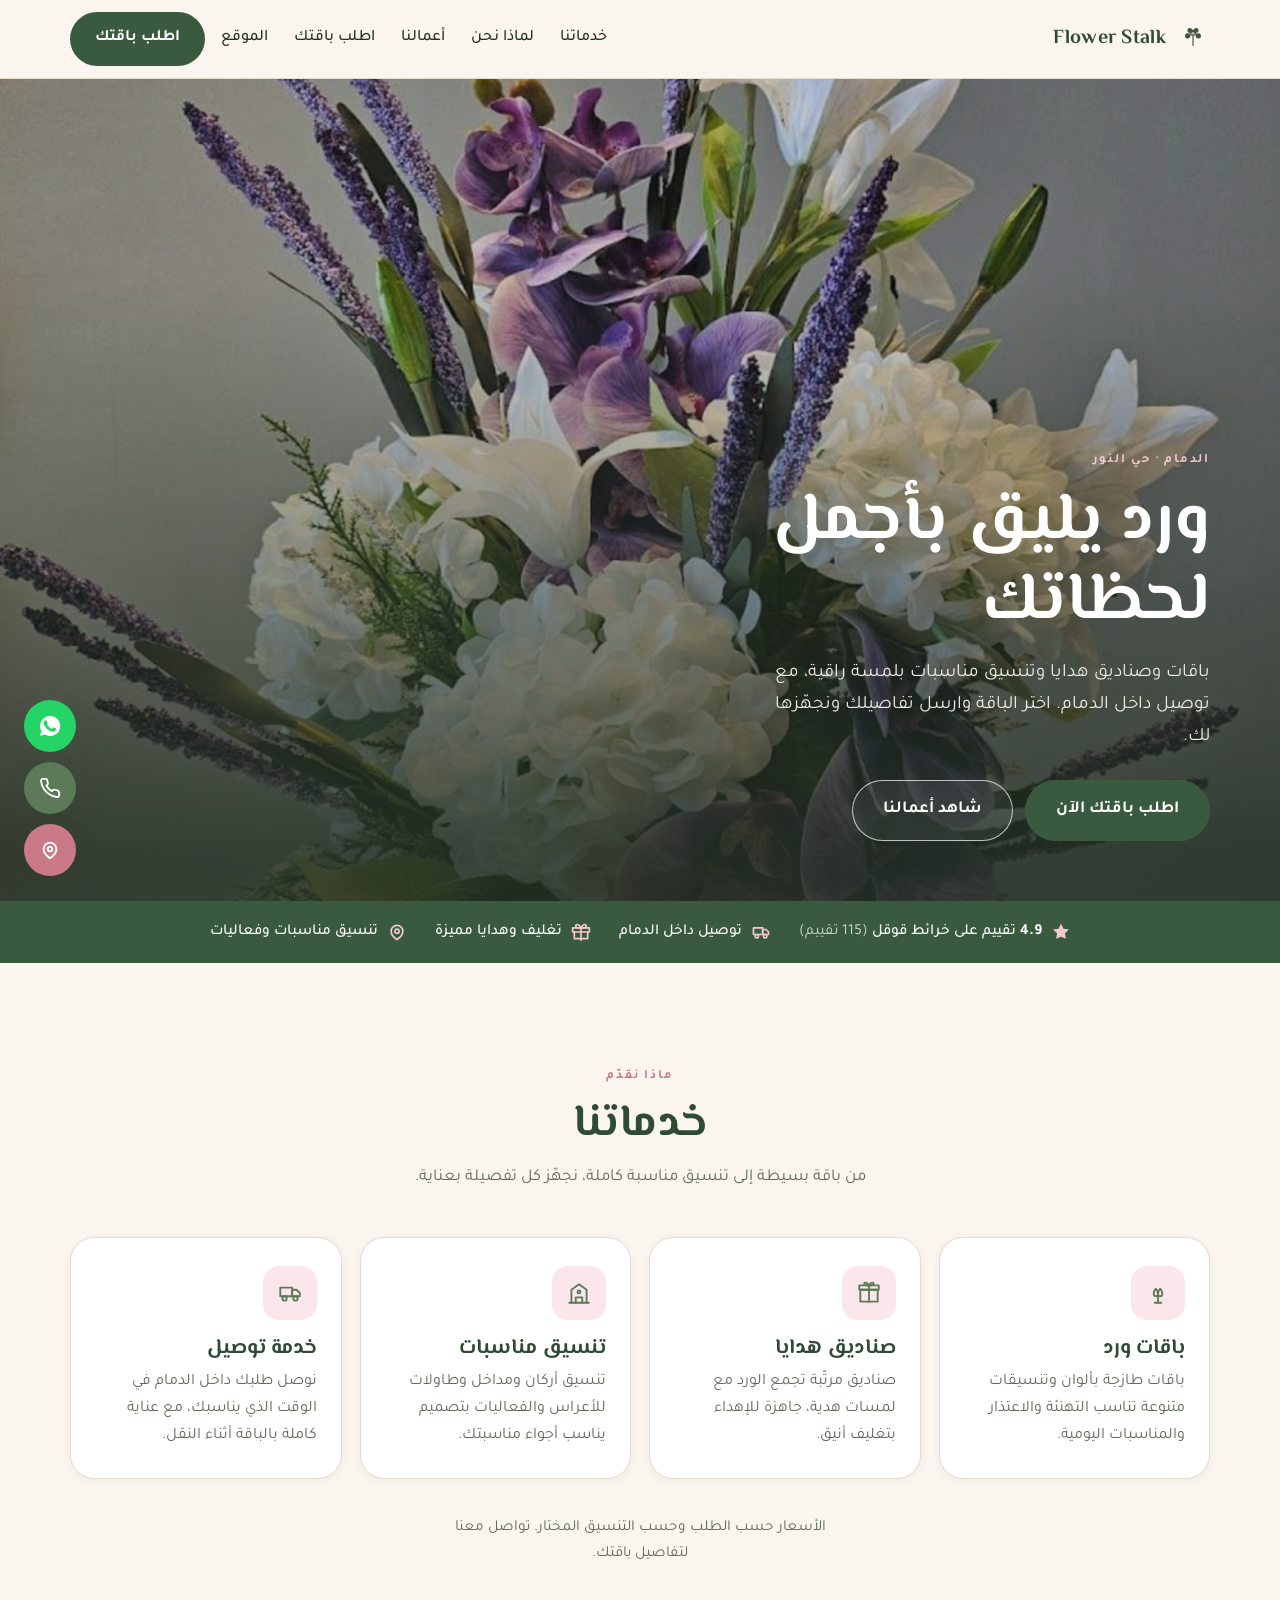
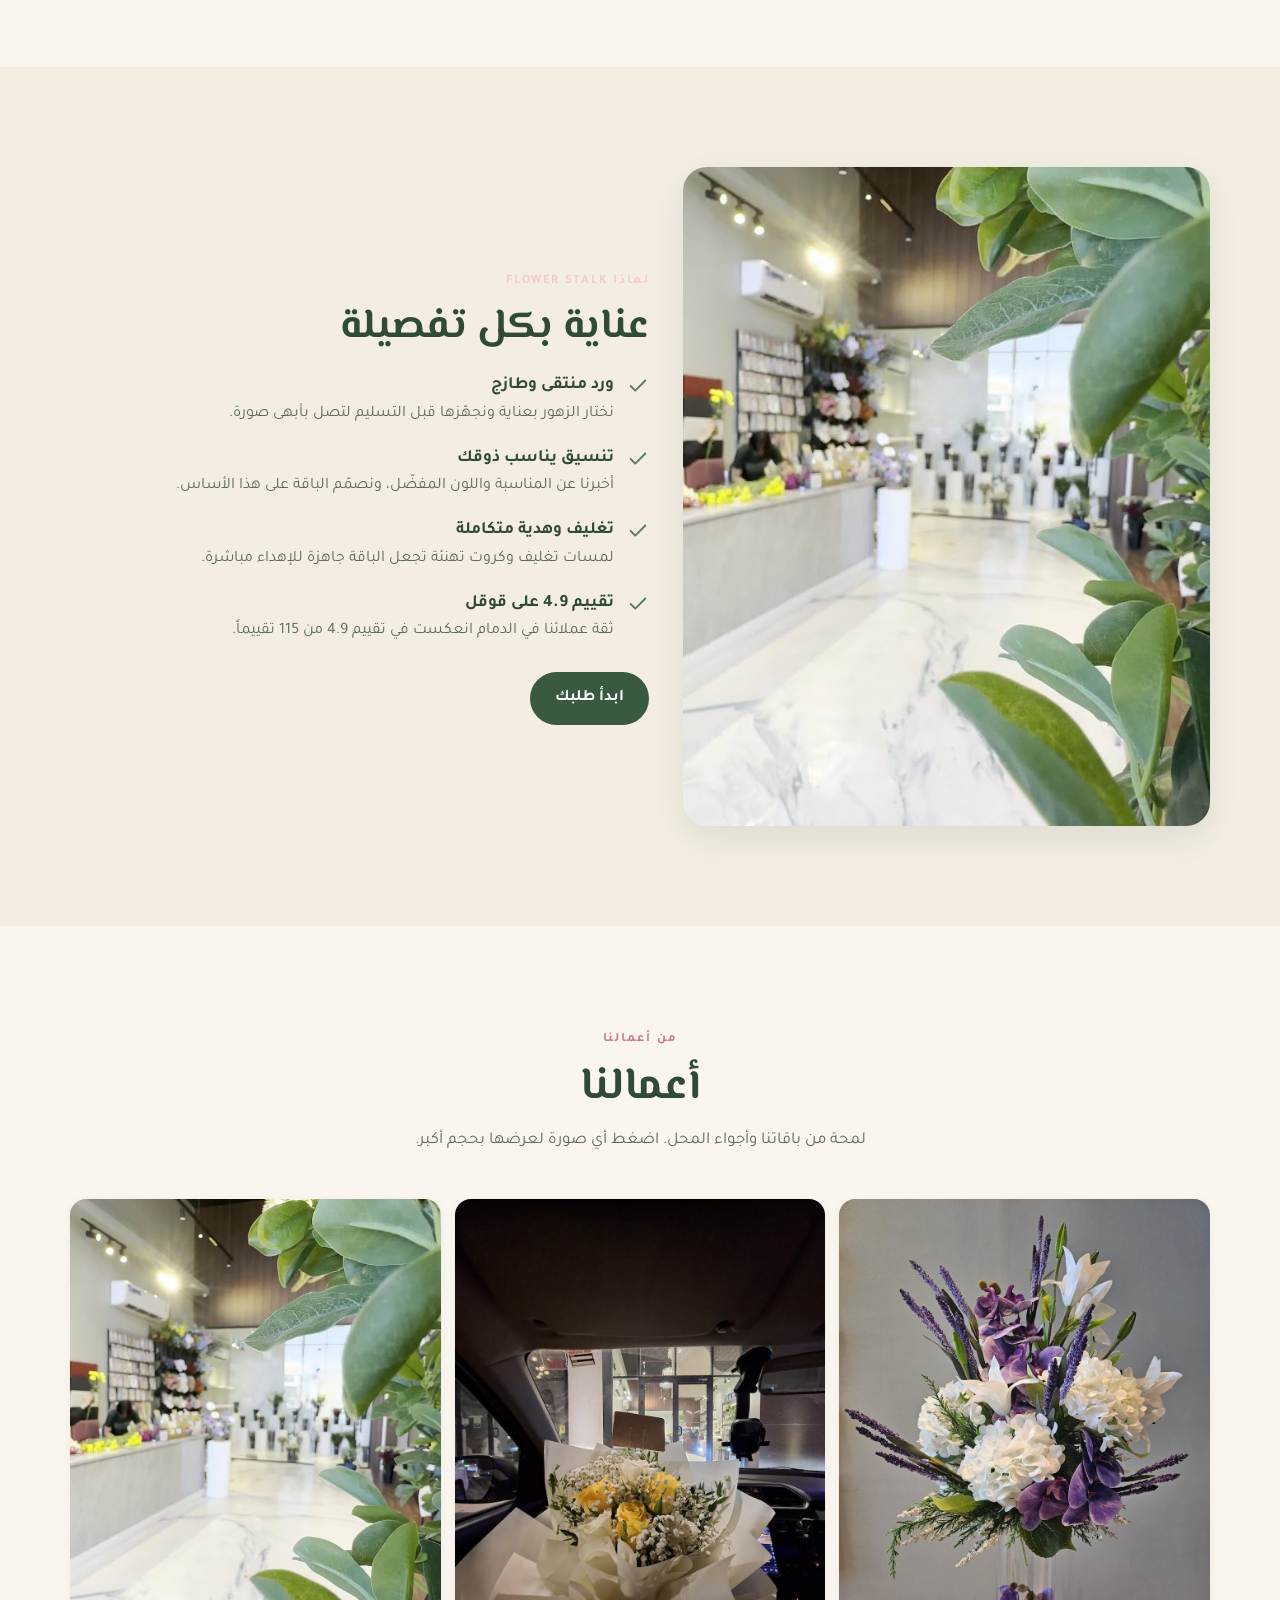
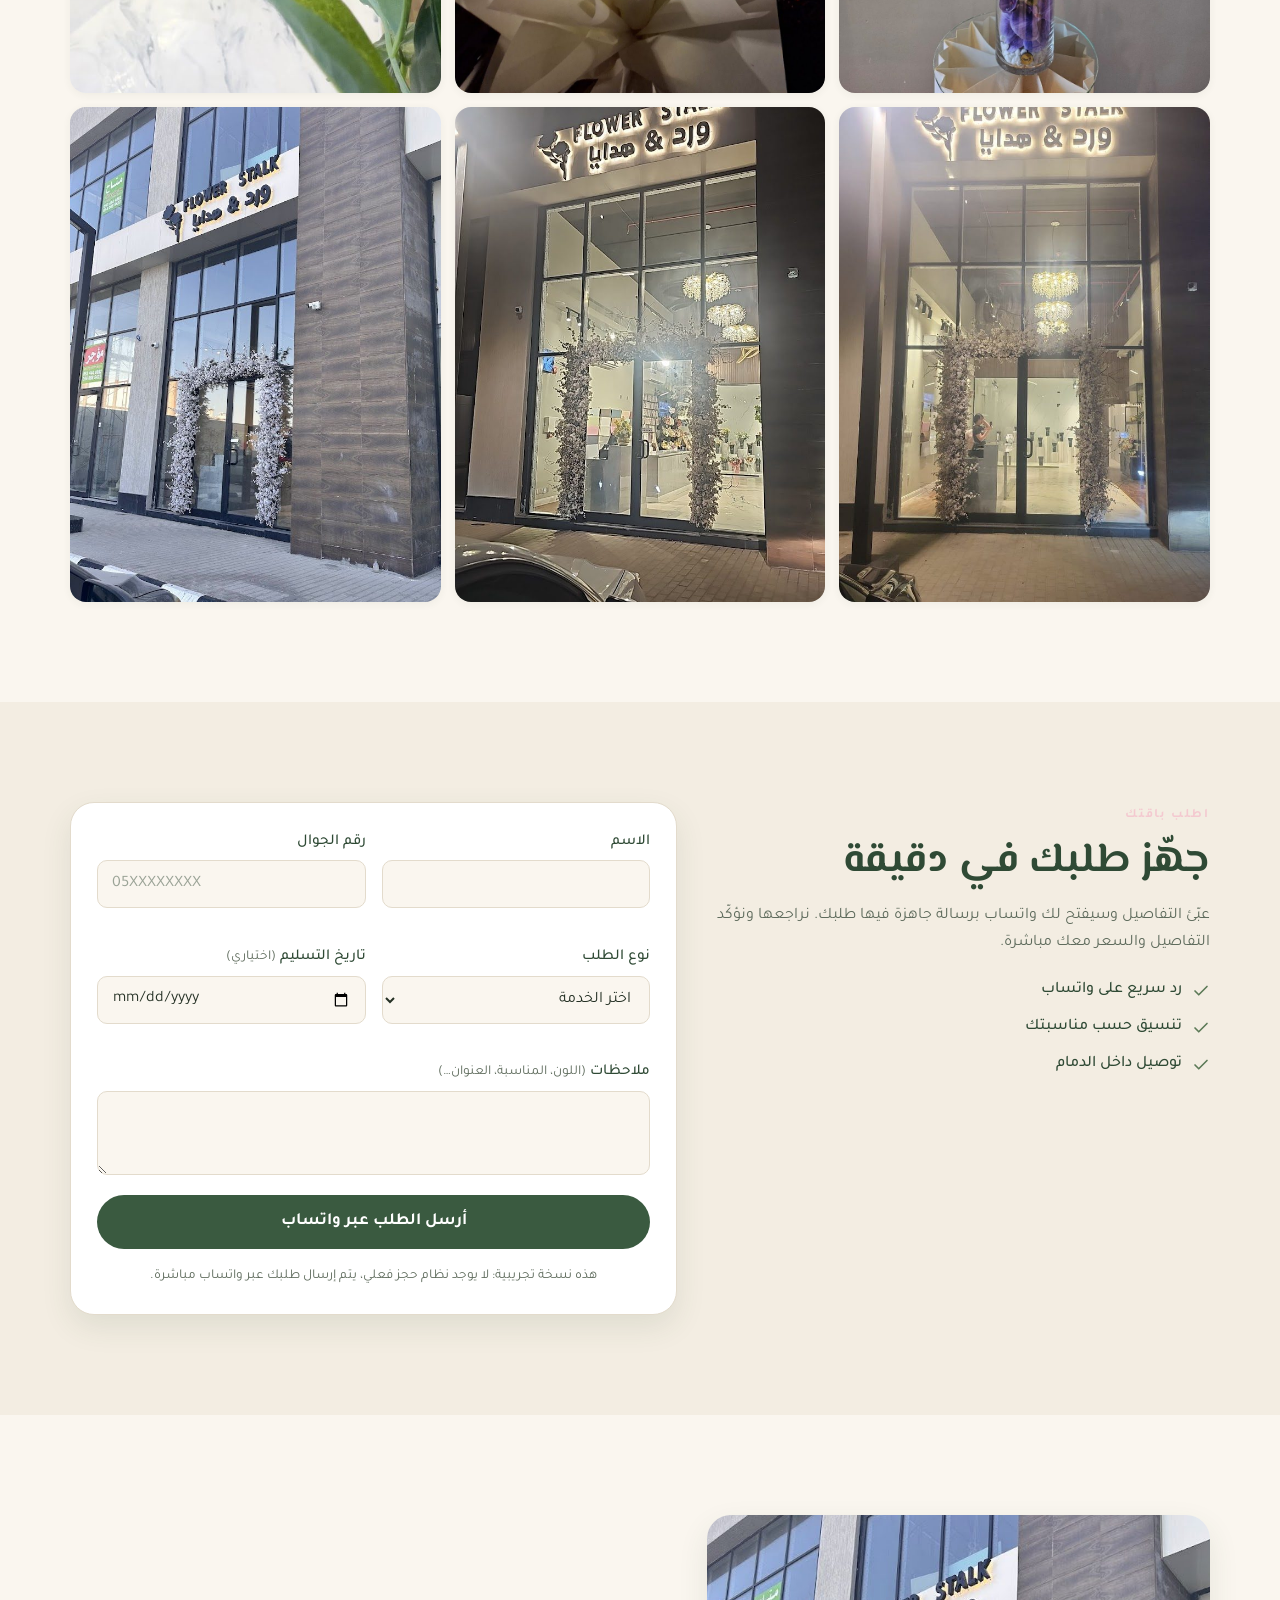
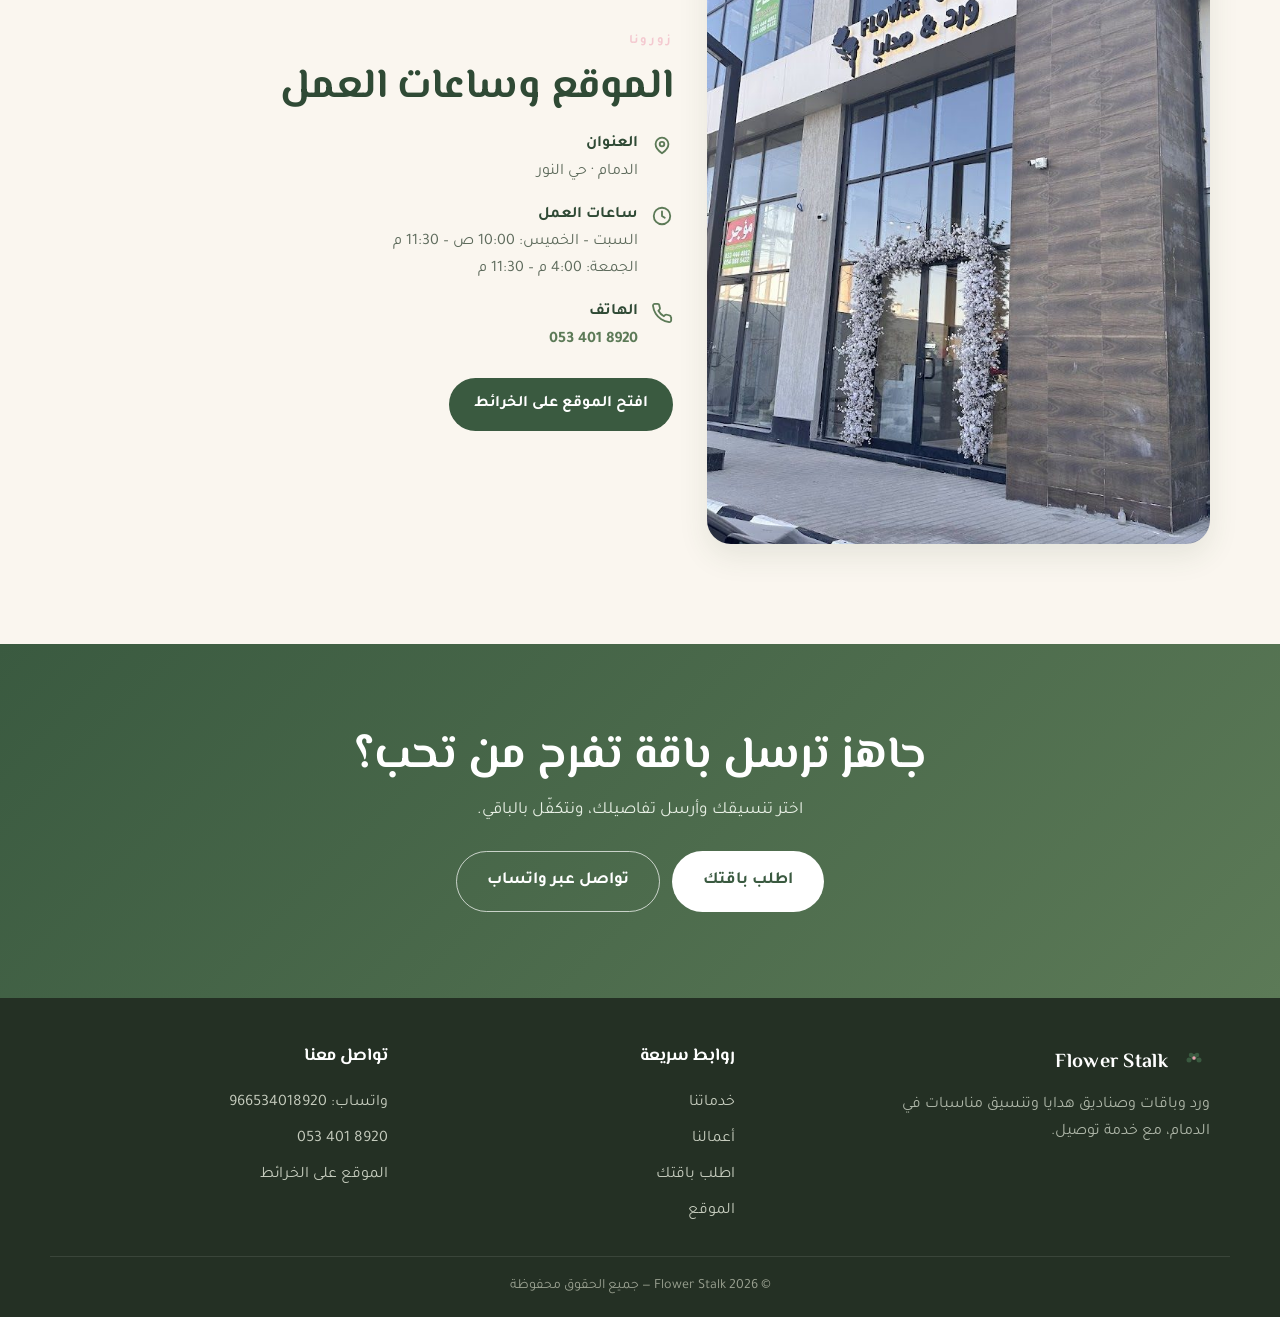
==== index.html @ 5c355e73 "Flower Stalk — Arabic RTL florist with motion (Dammam, real photos, design-skills) Co-Authored-By: C" ====
<!DOCTYPE html>
<html lang="ar" dir="rtl">
<head>
  <meta charset="UTF-8" />
  <meta name="viewport" content="width=device-width, initial-scale=1" />
  <title>Flower Stalk | محل ورد وباقات وهدايا في الدمام</title>
  <meta name="description" content="Flower Stalk في حي النور بالدمام — باقات ورد وصناديق هدايا وتنسيق مناسبات مع خدمة توصيل. تقييم 4.9 على خرائط قوقل. اطلب باقتك عبر واتساب." />
  <meta name="theme-color" content="#3A5A40" />
  <link rel="icon" href="favicon.svg" type="image/svg+xml" />

  <!-- Open Graph -->
  <meta property="og:type" content="business.business" />
  <meta property="og:title" content="Flower Stalk | ورد وباقات وهدايا في الدمام" />
  <meta property="og:description" content="باقات ورد وصناديق هدايا وتنسيق مناسبات مع توصيل في الدمام. تقييم 4.9 على خرائط قوقل." />
  <meta property="og:image" content="https://az212z.github.io/flower-stalk/assets/img/fs-21612.jpg" />
  <meta property="og:locale" content="ar_SA" />
  <meta property="og:url" content="https://az212z.github.io/flower-stalk/" />
  <meta property="og:site_name" content="Flower Stalk" />

  <!-- Twitter -->
  <meta name="twitter:card" content="summary_large_image" />
  <meta name="twitter:title" content="Flower Stalk | ورد وباقات وهدايا في الدمام" />
  <meta name="twitter:description" content="باقات ورد وصناديق هدايا وتنسيق مناسبات مع توصيل في الدمام. تقييم 4.9 على خرائط قوقل." />
  <meta name="twitter:image" content="https://az212z.github.io/flower-stalk/assets/img/fs-21612.jpg" />

  <!-- Fonts -->
  <link rel="preconnect" href="https://fonts.googleapis.com" />
  <link rel="preconnect" href="https://fonts.gstatic.com" crossorigin />
  <link href="https://fonts.googleapis.com/css2?family=El+Messiri:wght@500;600;700&family=Tajawal:wght@400;500;700&display=swap" rel="stylesheet" />

  <link rel="stylesheet" href="assets/css/style.css" />

  <!-- JSON-LD -->
  <script type="application/ld+json">
  {
    "@context": "https://schema.org",
    "@type": "Florist",
    "name": "Flower Stalk",
    "image": "https://az212z.github.io/flower-stalk/assets/img/fs-21612.jpg",
    "description": "محل ورد وباقات وصناديق هدايا وتنسيق مناسبات مع خدمة توصيل في الدمام.",
    "address": {
      "@type": "PostalAddress",
      "addressLocality": "الدمام",
      "addressRegion": "المنطقة الشرقية",
      "addressCountry": "SA"
    },
    "telephone": "+966534018920",
    "url": "https://az212z.github.io/flower-stalk/",
    "hasMap": "https://www.google.com/maps/search/?api=1&query=Flower%20Stalk%20Dammam",
    "priceRange": "$$",
    "aggregateRating": {
      "@type": "AggregateRating",
      "ratingValue": "4.9",
      "reviewCount": "115"
    },
    "openingHoursSpecification": [
      {
        "@type": "OpeningHoursSpecification",
        "dayOfWeek": ["Saturday","Sunday","Monday","Tuesday","Wednesday","Thursday"],
        "opens": "10:00",
        "closes": "23:30"
      },
      {
        "@type": "OpeningHoursSpecification",
        "dayOfWeek": "Friday",
        "opens": "16:00",
        "closes": "23:30"
      }
    ]
  }
  </script>
</head>
<body>
  <!-- Preloader -->
  <div id="preloader" aria-hidden="true">
    <div class="preloader__mark">
      <svg viewBox="0 0 64 64" width="52" height="52" aria-hidden="true">
        <g fill="#F4C9D0"><circle cx="32" cy="20" r="6"/><circle cx="22" cy="26" r="5"/><circle cx="42" cy="26" r="5"/><circle cx="26" cy="16" r="4.5"/><circle cx="38" cy="16" r="4.5"/></g>
        <circle cx="32" cy="22" r="3.4" fill="#E8A0AE"/>
      </svg>
    </div>
  </div>

  <a href="#main" class="skip-link">تجاوز إلى المحتوى</a>

  <!-- Header -->
  <header class="site-header" id="top">
    <div class="container header__inner">
      <a href="#top" class="brand" aria-label="Flower Stalk — الصفحة الرئيسية">
        <svg class="brand__icon" viewBox="0 0 64 64" width="34" height="34" aria-hidden="true">
          <g fill="currentColor"><circle cx="32" cy="20" r="6"/><circle cx="22" cy="26" r="5"/><circle cx="42" cy="26" r="5"/><circle cx="26" cy="16" r="4.5"/><circle cx="38" cy="16" r="4.5"/></g>
          <circle cx="32" cy="22" r="3.4" fill="#E8A0AE"/>
          <path d="M32 44 C32 36 32 30 32 24" fill="none" stroke="currentColor" stroke-width="2.2" stroke-linecap="round"/>
        </svg>
        <span class="brand__name">Flower Stalk</span>
      </a>

      <nav class="nav-desktop" aria-label="التنقل الرئيسي">
        <a href="#services">خدماتنا</a>
        <a href="#why">لماذا نحن</a>
        <a href="#gallery">أعمالنا</a>
        <a href="#order">اطلب باقتك</a>
        <a href="#location">الموقع</a>
      </nav>

      <a href="#order" class="btn btn--primary header__cta">اطلب باقتك</a>

      <button class="burger" id="burger" aria-label="فتح القائمة" aria-expanded="false" aria-controls="mobile-menu">
        <span></span><span></span><span></span>
      </button>
    </div>
  </header>

  <!-- Full-screen mobile menu -->
  <div class="mobile-menu" id="mobile-menu" aria-hidden="true">
    <div class="mobile-menu__head container">
      <span class="brand__name">Flower Stalk</span>
      <button class="menu-close" id="menu-close" aria-label="إغلاق القائمة">
        <svg viewBox="0 0 24 24" width="26" height="26" fill="none" stroke="currentColor" stroke-width="2" stroke-linecap="round"><path d="M6 6l12 12M18 6L6 18"/></svg>
      </button>
    </div>
    <nav class="mobile-menu__nav" aria-label="قائمة الجوال">
      <a href="#services">خدماتنا</a>
      <a href="#why">لماذا نحن</a>
      <a href="#gallery">أعمالنا</a>
      <a href="#order">اطلب باقتك</a>
      <a href="#location">الموقع</a>
    </nav>
    <div class="mobile-menu__foot container">
      <a href="https://wa.me/966534018920" class="btn btn--primary btn--full" target="_blank" rel="noopener">تواصل عبر واتساب</a>
      <a href="tel:0534018920" class="btn btn--ghost btn--full">اتصال مباشر</a>
    </div>
  </div>

  <main id="main">
    <!-- Hero -->
    <section class="hero" aria-labelledby="hero-title">
      <div class="hero__media">
        <img src="assets/img/fs-21612.jpg" alt="باقة فاخرة من الأوركيد البنفسجي والهيدرانجيا البيضاء بتنسيق طويل أنيق" width="900" height="1200" fetchpriority="high" decoding="async" />
        <span class="hero__petals" aria-hidden="true">
          <i></i><i></i><i></i><i></i><i></i><i></i>
        </span>
      </div>
      <div class="hero__overlay"></div>
      <div class="container hero__content">
        <span class="eyebrow">الدمام · حي النور</span>
        <h1 id="hero-title">ورد يليق بأجمل لحظاتك</h1>
        <p class="hero__sub">باقات وصناديق هدايا وتنسيق مناسبات بلمسة راقية، مع توصيل داخل الدمام. اختر الباقة وارسل تفاصيلك ونجهّزها لك.</p>
        <div class="hero__actions">
          <a href="#order" class="btn btn--primary btn--lg">اطلب باقتك الآن</a>
          <a href="#gallery" class="btn btn--ghost btn--lg">شاهد أعمالنا</a>
        </div>
      </div>
    </section>

    <!-- Trust bar -->
    <section class="trust" aria-label="مؤشرات الثقة">
      <div class="container trust__row">
        <div class="trust__chip">
          <svg viewBox="0 0 24 24" width="20" height="20" fill="currentColor" aria-hidden="true"><path d="M12 2l2.9 6.1 6.6.9-4.8 4.6 1.2 6.6L12 17.8 6.1 20.2l1.2-6.6L2.5 9l6.6-.9z"/></svg>
          <span><strong>4.9</strong> تقييم على خرائط قوقل <span class="muted">(115 تقييم)</span></span>
        </div>
        <div class="trust__chip">
          <svg viewBox="0 0 24 24" width="20" height="20" fill="none" stroke="currentColor" stroke-width="2" stroke-linecap="round" stroke-linejoin="round" aria-hidden="true"><path d="M3 7h11v8H3z"/><path d="M14 9h4l3 3v3h-7z"/><circle cx="7" cy="17" r="2"/><circle cx="17" cy="17" r="2"/></svg>
          <span>توصيل داخل الدمام</span>
        </div>
        <div class="trust__chip">
          <svg viewBox="0 0 24 24" width="20" height="20" fill="none" stroke="currentColor" stroke-width="2" stroke-linecap="round" stroke-linejoin="round" aria-hidden="true"><path d="M20 12v8H4v-8"/><path d="M2 7h20v5H2z"/><path d="M12 22V7"/><path d="M12 7S10 3 7.5 3 5 6 7.5 7 12 7 12 7zM12 7s2-4 4.5-4S19 6 16.5 7 12 7 12 7z"/></svg>
          <span>تغليف وهدايا مميزة</span>
        </div>
        <div class="trust__chip">
          <svg viewBox="0 0 24 24" width="20" height="20" fill="none" stroke="currentColor" stroke-width="2" stroke-linecap="round" stroke-linejoin="round" aria-hidden="true"><path d="M12 21s-7-4.5-7-10a7 7 0 0114 0c0 5.5-7 10-7 10z"/><circle cx="12" cy="11" r="2.5"/></svg>
          <span>تنسيق مناسبات وفعاليات</span>
        </div>
      </div>
    </section>

    <!-- Services -->
    <section class="section" id="services" aria-labelledby="services-title">
      <div class="container">
        <header class="section__head">
          <span class="eyebrow">ماذا نقدّم</span>
          <h2 id="services-title">خدماتنا</h2>
          <p class="section__lead">من باقة بسيطة إلى تنسيق مناسبة كاملة، نجهّز كل تفصيلة بعناية.</p>
        </header>
        <div class="services-grid">
          <article class="scard reveal">
            <span class="scard__ic">
              <svg viewBox="0 0 24 24" width="26" height="26" fill="none" stroke="currentColor" stroke-width="1.7" stroke-linecap="round" stroke-linejoin="round" aria-hidden="true"><path d="M12 13c0-3 2-5 2-5s2 2 2 5a2 2 0 11-4 0z"/><path d="M12 13c0-3-2-5-2-5s-2 2-2 5a2 2 0 104 0z"/><path d="M12 13v8"/><path d="M9 21h6"/></svg>
            </span>
            <h3>باقات ورد</h3>
            <p>باقات طازجة بألوان وتنسيقات متنوعة تناسب التهنئة والاعتذار والمناسبات اليومية.</p>
          </article>
          <article class="scard reveal">
            <span class="scard__ic">
              <svg viewBox="0 0 24 24" width="26" height="26" fill="none" stroke="currentColor" stroke-width="1.7" stroke-linecap="round" stroke-linejoin="round" aria-hidden="true"><path d="M4 9h16v11H4z"/><path d="M3 5h18v4H3z"/><path d="M12 5v15"/><path d="M12 5S10.5 2 8.5 2.5 7.5 5.5 12 5zM12 5s1.5-3 3.5-2.5S16.5 5.5 12 5z"/></svg>
            </span>
            <h3>صناديق هدايا</h3>
            <p>صناديق مرتّبة تجمع الورد مع لمسات هدية، جاهزة للإهداء بتغليف أنيق.</p>
          </article>
          <article class="scard reveal">
            <span class="scard__ic">
              <svg viewBox="0 0 24 24" width="26" height="26" fill="none" stroke="currentColor" stroke-width="1.7" stroke-linecap="round" stroke-linejoin="round" aria-hidden="true"><path d="M3 21h18"/><path d="M5 21V9l7-5 7 5v12"/><path d="M9 21v-5h6v5"/><circle cx="12" cy="11" r="1.4"/></svg>
            </span>
            <h3>تنسيق مناسبات</h3>
            <p>تنسيق أركان ومداخل وطاولات للأعراس والفعاليات بتصميم يناسب أجواء مناسبتك.</p>
          </article>
          <article class="scard reveal">
            <span class="scard__ic">
              <svg viewBox="0 0 24 24" width="26" height="26" fill="none" stroke="currentColor" stroke-width="1.7" stroke-linecap="round" stroke-linejoin="round" aria-hidden="true"><path d="M3 7h11v8H3z"/><path d="M14 9h4l3 3v3h-7z"/><circle cx="7" cy="17" r="2"/><circle cx="17" cy="17" r="2"/></svg>
            </span>
            <h3>خدمة توصيل</h3>
            <p>نوصل طلبك داخل الدمام في الوقت الذي يناسبك، مع عناية كاملة بالباقة أثناء النقل.</p>
          </article>
        </div>
        <p class="section__note">الأسعار حسب الطلب وحسب التنسيق المختار. تواصل معنا لتفاصيل باقتك.</p>
      </div>
    </section>

    <!-- Why us -->
    <section class="section section--alt" id="why" aria-labelledby="why-title">
      <div class="container why__grid">
        <div class="why__media reveal">
          <img src="assets/img/fs-25581.jpg" alt="داخل محل Flower Stalk بأرضية رخامية ومنضدة عرض وأرفف ورد" width="675" height="1200" loading="lazy" decoding="async" />
        </div>
        <div class="why__body">
          <span class="eyebrow">لماذا Flower Stalk</span>
          <h2 id="why-title">عناية بكل تفصيلة</h2>
          <ul class="why__list">
            <li class="reveal">
              <svg viewBox="0 0 24 24" width="22" height="22" fill="none" stroke="currentColor" stroke-width="2" stroke-linecap="round" stroke-linejoin="round" aria-hidden="true"><path d="M20 6L9 17l-5-5"/></svg>
              <div><strong>ورد منتقى وطازج</strong><span>نختار الزهور بعناية ونجهّزها قبل التسليم لتصل بأبهى صورة.</span></div>
            </li>
            <li class="reveal">
              <svg viewBox="0 0 24 24" width="22" height="22" fill="none" stroke="currentColor" stroke-width="2" stroke-linecap="round" stroke-linejoin="round" aria-hidden="true"><path d="M20 6L9 17l-5-5"/></svg>
              <div><strong>تنسيق يناسب ذوقك</strong><span>أخبرنا عن المناسبة واللون المفضّل، ونصمّم الباقة على هذا الأساس.</span></div>
            </li>
            <li class="reveal">
              <svg viewBox="0 0 24 24" width="22" height="22" fill="none" stroke="currentColor" stroke-width="2" stroke-linecap="round" stroke-linejoin="round" aria-hidden="true"><path d="M20 6L9 17l-5-5"/></svg>
              <div><strong>تغليف وهدية متكاملة</strong><span>لمسات تغليف وكروت تهنئة تجعل الباقة جاهزة للإهداء مباشرة.</span></div>
            </li>
            <li class="reveal">
              <svg viewBox="0 0 24 24" width="22" height="22" fill="none" stroke="currentColor" stroke-width="2" stroke-linecap="round" stroke-linejoin="round" aria-hidden="true"><path d="M20 6L9 17l-5-5"/></svg>
              <div><strong>تقييم 4.9 على قوقل</strong><span>ثقة عملائنا في الدمام انعكست في تقييم 4.9 من 115 تقييماً.</span></div>
            </li>
          </ul>
          <a href="#order" class="btn btn--primary">ابدأ طلبك</a>
        </div>
      </div>
    </section>

    <!-- Gallery -->
    <section class="section" id="gallery" aria-labelledby="gallery-title">
      <div class="container">
        <header class="section__head">
          <span class="eyebrow">من أعمالنا</span>
          <h2 id="gallery-title">أعمالنا</h2>
          <p class="section__lead">لمحة من باقاتنا وأجواء المحل. اضغط أي صورة لعرضها بحجم أكبر.</p>
        </header>
        <div class="gallery-grid">
          <button class="gcard reveal" data-img="assets/img/fs-21612.jpg" aria-label="عرض صورة باقة الأوركيد البنفسجي بحجم أكبر">
            <img src="assets/img/fs-21612.jpg" alt="باقة طويلة من الأوركيد البنفسجي والهيدرانجيا البيضاء واللافندر" width="900" height="1200" loading="lazy" decoding="async" />
          </button>
          <button class="gcard reveal" data-img="assets/img/fs-10422.jpg" aria-label="عرض صورة باقة الورد الأصفر بحجم أكبر">
            <img src="assets/img/fs-10422.jpg" alt="باقة ورد أصفر مع زهور الجبسوفيليا بتغليف أبيض" width="900" height="1200" loading="lazy" decoding="async" />
          </button>
          <button class="gcard reveal" data-img="assets/img/fs-25581.jpg" aria-label="عرض صورة داخل المحل بحجم أكبر">
            <img src="assets/img/fs-25581.jpg" alt="داخل المحل مع منضدة عرض رخامية وأرفف ورد ونباتات خضراء" width="675" height="1200" loading="lazy" decoding="async" />
          </button>
          <button class="gcard reveal" data-img="assets/img/fs-5542.jpg" aria-label="عرض صورة واجهة المحل ليلاً بحجم أكبر">
            <img src="assets/img/fs-5542.jpg" alt="واجهة محل Flower Stalk ليلاً بمدخل مزيّن بالورد وإضاءة دافئة" width="675" height="1200" loading="lazy" decoding="async" />
          </button>
          <button class="gcard reveal" data-img="assets/img/fs-4334.jpg" aria-label="عرض صورة مدخل المحل المزيّن بحجم أكبر">
            <img src="assets/img/fs-4334.jpg" alt="مدخل المحل المزيّن بقوس من الورد وثريات أنيقة" width="675" height="1200" loading="lazy" decoding="async" />
          </button>
          <button class="gcard reveal" data-img="assets/img/fs-2685.jpg" aria-label="عرض صورة واجهة المحل نهاراً بحجم أكبر">
            <img src="assets/img/fs-2685.jpg" alt="واجهة محل Flower Stalk نهاراً مع لافتة ورد وهدايا ومدخل مزيّن بالورد" width="675" height="1200" loading="lazy" decoding="async" />
          </button>
        </div>
      </div>
    </section>

    <!-- Order form -->
    <section class="section section--alt" id="order" aria-labelledby="order-title">
      <div class="container order__grid">
        <div class="order__intro">
          <span class="eyebrow">اطلب باقتك</span>
          <h2 id="order-title">جهّز طلبك في دقيقة</h2>
          <p>عبّئ التفاصيل وسيفتح لك واتساب برسالة جاهزة فيها طلبك. نراجعها ونؤكّد التفاصيل والسعر معك مباشرة.</p>
          <ul class="order__perks">
            <li><svg viewBox="0 0 24 24" width="18" height="18" fill="none" stroke="currentColor" stroke-width="2.2" stroke-linecap="round" stroke-linejoin="round" aria-hidden="true"><path d="M20 6L9 17l-5-5"/></svg> رد سريع على واتساب</li>
            <li><svg viewBox="0 0 24 24" width="18" height="18" fill="none" stroke="currentColor" stroke-width="2.2" stroke-linecap="round" stroke-linejoin="round" aria-hidden="true"><path d="M20 6L9 17l-5-5"/></svg> تنسيق حسب مناسبتك</li>
            <li><svg viewBox="0 0 24 24" width="18" height="18" fill="none" stroke="currentColor" stroke-width="2.2" stroke-linecap="round" stroke-linejoin="round" aria-hidden="true"><path d="M20 6L9 17l-5-5"/></svg> توصيل داخل الدمام</li>
          </ul>
        </div>

        <form class="order-form" id="order-form" novalidate>
          <div class="field">
            <label for="f-name">الاسم</label>
            <input type="text" id="f-name" name="name" autocomplete="name" required />
            <small class="field__err" data-for="f-name"></small>
          </div>
          <div class="field">
            <label for="f-phone">رقم الجوال</label>
            <input type="tel" id="f-phone" name="phone" inputmode="tel" autocomplete="tel" placeholder="05XXXXXXXX" required />
            <small class="field__err" data-for="f-phone"></small>
          </div>
          <div class="field">
            <label for="f-type">نوع الطلب</label>
            <select id="f-type" name="type" required>
              <option value="" disabled selected>اختر الخدمة</option>
              <option value="باقة ورد">باقة ورد</option>
              <option value="صندوق هدايا">صندوق هدايا</option>
              <option value="تنسيق مناسبة">تنسيق مناسبة</option>
              <option value="استفسار آخر">استفسار آخر</option>
            </select>
            <small class="field__err" data-for="f-type"></small>
          </div>
          <div class="field">
            <label for="f-date">تاريخ التسليم <span class="opt">(اختياري)</span></label>
            <input type="date" id="f-date" name="date" />
          </div>
          <div class="field field--full">
            <label for="f-notes">ملاحظات <span class="opt">(اللون، المناسبة، العنوان…)</span></label>
            <textarea id="f-notes" name="notes" rows="3"></textarea>
          </div>
          <button type="submit" class="btn btn--primary btn--full btn--lg order-form__submit">
            <span class="order-form__label">أرسل الطلب عبر واتساب</span>
          </button>
          <p class="order-form__demo">هذه نسخة تجريبية: لا يوجد نظام حجز فعلي، يتم إرسال طلبك عبر واتساب مباشرة.</p>
        </form>
      </div>
    </section>

    <!-- Location -->
    <section class="section" id="location" aria-labelledby="location-title">
      <div class="container location__grid">
        <div class="location__media reveal">
          <img src="assets/img/fs-2685.jpg" alt="واجهة محل Flower Stalk نهاراً في حي النور بالدمام" width="675" height="1200" loading="lazy" decoding="async" />
        </div>
        <div class="location__body">
          <span class="eyebrow">زورونا</span>
          <h2 id="location-title">الموقع وساعات العمل</h2>
          <ul class="location__list">
            <li>
              <svg viewBox="0 0 24 24" width="22" height="22" fill="none" stroke="currentColor" stroke-width="2" stroke-linecap="round" stroke-linejoin="round" aria-hidden="true"><path d="M12 21s-7-4.5-7-10a7 7 0 0114 0c0 5.5-7 10-7 10z"/><circle cx="12" cy="11" r="2.5"/></svg>
              <div><strong>العنوان</strong><span>الدمام · حي النور</span></div>
            </li>
            <li>
              <svg viewBox="0 0 24 24" width="22" height="22" fill="none" stroke="currentColor" stroke-width="2" stroke-linecap="round" stroke-linejoin="round" aria-hidden="true"><circle cx="12" cy="12" r="9"/><path d="M12 7v5l3 2"/></svg>
              <div><strong>ساعات العمل</strong><span>السبت – الخميس: 10:00 ص – 11:30 م<br>الجمعة: 4:00 م – 11:30 م</span></div>
            </li>
            <li>
              <svg viewBox="0 0 24 24" width="22" height="22" fill="none" stroke="currentColor" stroke-width="2" stroke-linecap="round" stroke-linejoin="round" aria-hidden="true"><path d="M22 16.9v3a2 2 0 01-2.2 2 19.8 19.8 0 01-8.6-3 19.5 19.5 0 01-6-6 19.8 19.8 0 01-3-8.6A2 2 0 014.1 2h3a2 2 0 012 1.7c.1.9.3 1.8.6 2.6a2 2 0 01-.5 2.1L8.1 9.5a16 16 0 006 6l1.1-1.1a2 2 0 012.1-.5c.8.3 1.7.5 2.6.6a2 2 0 011.7 2z"/></svg>
              <div><strong>الهاتف</strong><span><a href="tel:0534018920" dir="ltr">053 401 8920</a></span></div>
            </li>
          </ul>
          <a href="https://www.google.com/maps/search/?api=1&query=Flower%20Stalk%20Dammam" class="btn btn--primary" target="_blank" rel="noopener">افتح الموقع على الخرائط</a>
        </div>
      </div>
    </section>

    <!-- Final CTA -->
    <section class="final-cta" aria-labelledby="final-title">
      <div class="container final-cta__inner">
        <h2 id="final-title">جاهز ترسل باقة تفرح من تحب؟</h2>
        <p>اختر تنسيقك وأرسل تفاصيلك، ونتكفّل بالباقي.</p>
        <div class="final-cta__actions">
          <a href="#order" class="btn btn--primary btn--lg">اطلب باقتك</a>
          <a href="https://wa.me/966534018920" class="btn btn--ghost btn--lg" target="_blank" rel="noopener">تواصل عبر واتساب</a>
        </div>
      </div>
    </section>
  </main>

  <!-- Footer -->
  <footer class="site-footer">
    <div class="container footer__grid">
      <div class="footer__brand">
        <div class="brand brand--footer">
          <svg class="brand__icon" viewBox="0 0 64 64" width="32" height="32" aria-hidden="true">
            <g fill="currentColor"><circle cx="32" cy="20" r="6"/><circle cx="22" cy="26" r="5"/><circle cx="42" cy="26" r="5"/><circle cx="26" cy="16" r="4.5"/><circle cx="38" cy="16" r="4.5"/></g>
            <circle cx="32" cy="22" r="3.4" fill="#E8A0AE"/>
          </svg>
          <span class="brand__name">Flower Stalk</span>
        </div>
        <p>ورد وباقات وصناديق هدايا وتنسيق مناسبات في الدمام، مع خدمة توصيل.</p>
      </div>
      <nav class="footer__links" aria-label="روابط سريعة">
        <h3>روابط سريعة</h3>
        <a href="#services">خدماتنا</a>
        <a href="#gallery">أعمالنا</a>
        <a href="#order">اطلب باقتك</a>
        <a href="#location">الموقع</a>
      </nav>
      <div class="footer__contact">
        <h3>تواصل معنا</h3>
        <a href="https://wa.me/966534018920" target="_blank" rel="noopener">واتساب: 966534018920</a>
        <a href="tel:0534018920" dir="ltr">053 401 8920</a>
        <a href="https://www.google.com/maps/search/?api=1&query=Flower%20Stalk%20Dammam" target="_blank" rel="noopener">الموقع على الخرائط</a>
      </div>
    </div>
    <div class="container footer__bottom">
      <span>© 2026 Flower Stalk — جميع الحقوق محفوظة</span>
    </div>
  </footer>

  <!-- Floating actions -->
  <div class="fabs" aria-label="إجراءات سريعة">
    <a href="https://wa.me/966534018920" class="fab fab--wa" target="_blank" rel="noopener" aria-label="تواصل عبر واتساب">
      <svg viewBox="0 0 24 24" width="24" height="24" fill="currentColor" aria-hidden="true"><path d="M12 2a10 10 0 00-8.6 15l-1.3 4.8 4.9-1.3A10 10 0 1012 2zm5.7 14.2c-.2.7-1.4 1.3-2 1.4-.5.1-1.2.1-1.9-.1-.4-.1-1-.3-1.8-.6-3-1.3-5-4.4-5.2-4.6-.1-.2-1.2-1.6-1.2-3.1s.8-2.2 1.1-2.5c.3-.3.6-.4.8-.4h.6c.2 0 .4 0 .6.5l.9 2.1c.1.2.1.4 0 .6l-.4.6c-.2.2-.3.4-.1.7.2.3.9 1.4 1.9 2.3 1.3 1.1 2.3 1.5 2.6 1.6.3.1.5.1.7-.1l.8-1c.2-.3.4-.2.7-.1l2 1c.3.1.5.2.5.4.1.2.1.8-.1 1.5z"/></svg>
    </a>
    <a href="tel:0534018920" class="fab fab--call" aria-label="اتصال مباشر">
      <svg viewBox="0 0 24 24" width="22" height="22" fill="none" stroke="currentColor" stroke-width="2" stroke-linecap="round" stroke-linejoin="round" aria-hidden="true"><path d="M22 16.9v3a2 2 0 01-2.2 2 19.8 19.8 0 01-8.6-3 19.5 19.5 0 01-6-6 19.8 19.8 0 01-3-8.6A2 2 0 014.1 2h3a2 2 0 012 1.7c.1.9.3 1.8.6 2.6a2 2 0 01-.5 2.1L8.1 9.5a16 16 0 006 6l1.1-1.1a2 2 0 012.1-.5c.8.3 1.7.5 2.6.6a2 2 0 011.7 2z"/></svg>
    </a>
    <a href="https://www.google.com/maps/search/?api=1&query=Flower%20Stalk%20Dammam" class="fab fab--map" target="_blank" rel="noopener" aria-label="الموقع على الخرائط">
      <svg viewBox="0 0 24 24" width="22" height="22" fill="none" stroke="currentColor" stroke-width="2" stroke-linecap="round" stroke-linejoin="round" aria-hidden="true"><path d="M12 21s-7-4.5-7-10a7 7 0 0114 0c0 5.5-7 10-7 10z"/><circle cx="12" cy="11" r="2.5"/></svg>
    </a>
  </div>

  <!-- Lightbox -->
  <div class="lightbox" id="lightbox" aria-hidden="true" role="dialog" aria-modal="true" aria-label="عرض الصورة">
    <button class="lightbox__close" id="lightbox-close" aria-label="إغلاق الصورة">
      <svg viewBox="0 0 24 24" width="26" height="26" fill="none" stroke="currentColor" stroke-width="2" stroke-linecap="round"><path d="M6 6l12 12M18 6L6 18"/></svg>
    </button>
    <img id="lightbox-img" src="" alt="" />
  </div>

  <!-- Toast -->
  <div class="toast" id="toast" role="status" aria-live="polite"></div>

  <script src="assets/js/main.js"></script>
</body>
</html>
---- assets/css/style.css ----
/* ===== Flower Stalk — modern botanical (sage/blush/cream) ===== */
:root{
  /* Palette */
  --cream:        #FAF6EF;
  --cream-2:      #F3EDE2;
  --blush:        #F4C9D0;
  --blush-soft:   #FBE7EB;
  --rose:         #C97A86;
  --sage:         #8FA98A;
  --sage-deep:    #5C7A57;
  --green:        #2F4A35;   /* deep green text */
  --green-700:    #3A5A40;   /* brand green */
  --ink:          #243024;
  --muted:        #5E6B5C;
  --white:        #ffffff;
  --line:         #E3DBCC;

  --bg:           var(--cream);
  --brand:        var(--green-700);
  --accent:       var(--rose);

  /* Type */
  --display: "El Messiri", "Tajawal", system-ui, sans-serif;
  --body:    "Tajawal", system-ui, -apple-system, sans-serif;

  /* Spacing & shape */
  --r-sm: 10px;
  --r-md: 16px;
  --r-lg: 24px;
  --r-pill: 999px;
  --shadow-sm: 0 2px 8px rgba(47,74,53,.06);
  --shadow-md: 0 12px 30px rgba(47,74,53,.10);
  --shadow-lg: 0 24px 60px rgba(47,74,53,.16);

  /* Motion */
  --ease-out: cubic-bezier(0.23, 1, 0.32, 1);
  --ease-soft: cubic-bezier(0.16, 1, 0.3, 1);

  --maxw: 1180px;
  --header-h: 72px;
}

*{ box-sizing:border-box; }
html{ scroll-behavior:smooth; }
@media (prefers-reduced-motion: reduce){ html{ scroll-behavior:auto; } }

body{
  margin:0;
  font-family:var(--body);
  color:var(--ink);
  background:var(--bg);
  line-height:1.7;
  font-size:16px;
  -webkit-font-smoothing:antialiased;
  overflow-x:hidden;
}

img{ display:block; max-width:100%; height:auto; }
a{ color:inherit; text-decoration:none; }
h1,h2,h3{ font-family:var(--display); color:var(--green); line-height:1.2; margin:0; font-weight:700; }

.container{ width:100%; max-width:var(--maxw); margin-inline:auto; padding-inline:20px; }

/* ---- Accessibility ---- */
.skip-link{
  position:fixed; top:-60px; right:16px; z-index:200;
  background:var(--brand); color:#fff; padding:10px 16px; border-radius:var(--r-sm);
  transition:top .2s var(--ease-out);
}
.skip-link:focus{ top:12px; }
:focus-visible{ outline:3px solid var(--sage-deep); outline-offset:2px; border-radius:4px; }

/* ---- Buttons ---- */
.btn{
  --btn-bg:var(--brand); --btn-fg:#fff;
  display:inline-flex; align-items:center; justify-content:center; gap:8px;
  font-family:var(--body); font-weight:700; font-size:16px;
  background:var(--btn-bg); color:var(--btn-fg);
  border:1.5px solid transparent; border-radius:var(--r-pill);
  padding:12px 24px; min-height:48px; cursor:pointer;
  position:relative; overflow:hidden;
  transition:transform .16s var(--ease-out), box-shadow .25s var(--ease-out), background-color .25s var(--ease-out);
}
.btn:hover{ box-shadow:var(--shadow-md); }
.btn:active{ transform:scale(.97); }
.btn--primary{ --btn-bg:var(--brand); --btn-fg:#fff; }
.btn--primary:hover{ background:#314e37; }
.btn--ghost{ --btn-bg:transparent; --btn-fg:var(--green); border-color:var(--green-700); }
.btn--ghost:hover{ background:rgba(58,90,64,.08); }
.btn--lg{ padding:15px 30px; min-height:54px; font-size:17px; }
.btn--full{ width:100%; }

/* CTA sheen */
.btn--primary::after{
  content:""; position:absolute; inset:0;
  background:linear-gradient(115deg, transparent 30%, rgba(255,255,255,.35) 50%, transparent 70%);
  transform:translateX(-130%);
}
@media (prefers-reduced-motion: no-preference){
  .btn--primary:hover::after{ animation:sheen .9s var(--ease-out); }
}
@keyframes sheen{ to{ transform:translateX(130%); } }

/* ---- Preloader ---- */
#preloader{
  position:fixed; inset:0; z-index:1000;
  display:flex; align-items:center; justify-content:center;
  background:var(--cream);
  transition:opacity .5s var(--ease-out);
}
#preloader.is-hidden{ opacity:0; }
.preloader__mark{ animation:bob 1.4s ease-in-out infinite; }
@keyframes bob{ 0%,100%{ transform:translateY(0); } 50%{ transform:translateY(-8px); } }
@media (prefers-reduced-motion: reduce){ .preloader__mark{ animation:none; } }

/* ---- Header ---- */
.site-header{
  position:sticky; top:0; z-index:90;
  background:rgba(250,246,239,.86);
  backdrop-filter:blur(10px);
  border-bottom:1px solid var(--line);
}
.header__inner{ display:flex; align-items:center; gap:16px; height:var(--header-h); }
.brand{ display:inline-flex; align-items:center; gap:10px; color:var(--brand); }
.brand__icon{ color:var(--brand); }
.brand__name{ font-family:var(--display); font-weight:700; font-size:20px; color:var(--green); letter-spacing:.3px; }
.nav-desktop{ display:none; gap:26px; margin-inline-start:auto; }
.nav-desktop a{ font-weight:500; color:var(--ink); position:relative; padding:6px 0; transition:color .2s var(--ease-out); }
.nav-desktop a::after{
  content:""; position:absolute; bottom:0; right:0; height:2px; width:0; background:var(--accent);
  transition:width .25s var(--ease-out);
}
.nav-desktop a:hover{ color:var(--green); }
.nav-desktop a:hover::after{ width:100%; }
.header__cta{ display:none; }

.burger{
  margin-inline-start:auto;
  display:inline-flex; flex-direction:column; justify-content:center; gap:5px;
  width:46px; height:46px; padding:11px; background:transparent; border:none; cursor:pointer;
  border-radius:var(--r-sm);
}
.burger span{ display:block; height:2.5px; width:100%; background:var(--green); border-radius:2px; transition:transform .25s var(--ease-out), opacity .2s; }

/* ---- Full-screen mobile menu ---- */
.mobile-menu{
  position:fixed; inset:0; z-index:120;
  width:100vw; height:100dvh;
  background:var(--green-700);
  color:#fff;
  display:flex; flex-direction:column;
  transform:translateY(-100%);
  visibility:hidden;
  transition:transform .4s var(--ease-soft), visibility .4s;
}
.mobile-menu.is-open{ transform:translateY(0); visibility:visible; }
.mobile-menu__head{ display:flex; align-items:center; justify-content:space-between; padding-top:18px; padding-bottom:18px; }
.mobile-menu__head .brand__name{ color:#fff; }
.menu-close{
  display:inline-flex; align-items:center; justify-content:center;
  width:46px; height:46px; border-radius:var(--r-pill);
  background:rgba(255,255,255,.12); color:#fff; border:none; cursor:pointer;
  transition:background .2s var(--ease-out);
}
.menu-close:hover{ background:rgba(255,255,255,.22); }
.mobile-menu__nav{ display:flex; flex-direction:column; gap:6px; padding:24px 20px; margin-top:6vh; }
.mobile-menu__nav a{
  font-family:var(--display); font-size:28px; font-weight:600; color:#fff;
  padding:12px 4px; border-bottom:1px solid rgba(255,255,255,.14);
  opacity:0; transform:translateY(12px);
}
.mobile-menu.is-open .mobile-menu__nav a{ animation:menuIn .4s var(--ease-out) forwards; }
.mobile-menu.is-open .mobile-menu__nav a:nth-child(1){ animation-delay:.06s; }
.mobile-menu.is-open .mobile-menu__nav a:nth-child(2){ animation-delay:.10s; }
.mobile-menu.is-open .mobile-menu__nav a:nth-child(3){ animation-delay:.14s; }
.mobile-menu.is-open .mobile-menu__nav a:nth-child(4){ animation-delay:.18s; }
.mobile-menu.is-open .mobile-menu__nav a:nth-child(5){ animation-delay:.22s; }
@keyframes menuIn{ to{ opacity:1; transform:translateY(0); } }
@media (prefers-reduced-motion: reduce){
  .mobile-menu.is-open .mobile-menu__nav a{ animation:none; opacity:1; transform:none; }
}
.mobile-menu__foot{ margin-top:auto; padding-bottom:28px; display:grid; gap:12px; }
.mobile-menu__foot .btn--ghost{ --btn-fg:#fff; border-color:rgba(255,255,255,.5); }
.mobile-menu__foot .btn--ghost:hover{ background:rgba(255,255,255,.12); }
.mobile-menu__foot .btn--primary{ background:#fff; --btn-fg:var(--green-700); }
.mobile-menu__foot .btn--primary:hover{ background:var(--blush); }

/* ---- Hero ---- */
.hero{ position:relative; min-height:calc(100dvh - var(--header-h)); display:flex; align-items:flex-end; overflow:hidden; }
.hero__media{ position:absolute; inset:0; }
.hero__media img{ width:100%; height:100%; object-fit:cover; object-position:center 30%; }
@media (prefers-reduced-motion: no-preference){
  .hero__media img{ animation:kenburns 16s ease-out forwards; }
}
@keyframes kenburns{ from{ transform:scale(1); } to{ transform:scale(1.06); } }
.hero__overlay{
  position:absolute; inset:0;
  background:linear-gradient(to top, rgba(36,48,36,.86) 6%, rgba(36,48,36,.5) 40%, rgba(36,48,36,.18) 75%);
}
.hero__content{ position:relative; z-index:3; padding-block:48px 60px; color:#fff; }
.hero__content h1{ color:#fff; font-size:clamp(2.4rem, 7vw, 4.2rem); max-width:14ch; margin:8px 0 14px; }
.hero__sub{ max-width:46ch; font-size:clamp(1rem,2.6vw,1.18rem); color:#F0EDE4; margin:0 0 26px; }
.hero__actions{ display:flex; flex-wrap:wrap; gap:12px; }
.hero .btn--ghost{ --btn-fg:#fff; border-color:rgba(255,255,255,.7); background:rgba(255,255,255,.06); }
.hero .btn--ghost:hover{ background:rgba(255,255,255,.16); }
.eyebrow{
  display:inline-block; font-family:var(--body); font-weight:700; font-size:.8rem;
  letter-spacing:.14em; text-transform:uppercase; color:var(--blush);
}
.section__head .eyebrow,
.why .eyebrow,.order .eyebrow,.location .eyebrow{ color:var(--rose); }

/* Drifting petals */
.hero__petals{ position:absolute; inset:0; z-index:2; pointer-events:none; overflow:hidden; }
.hero__petals i{
  position:absolute; top:-8%; width:14px; height:14px;
  background:var(--blush); border-radius:60% 0 60% 0;
  opacity:.0;
}
@media (prefers-reduced-motion: no-preference){
  .hero__petals i{ animation:drift linear infinite; }
  .hero__petals i:nth-child(1){ right:12%; animation-duration:13s; animation-delay:0s; }
  .hero__petals i:nth-child(2){ right:32%; width:10px; height:10px; animation-duration:17s; animation-delay:3s; background:var(--blush-soft); }
  .hero__petals i:nth-child(3){ right:54%; animation-duration:15s; animation-delay:6s; }
  .hero__petals i:nth-child(4){ right:72%; width:11px; height:11px; animation-duration:19s; animation-delay:2s; background:var(--blush-soft); }
  .hero__petals i:nth-child(5){ right:86%; width:9px; height:9px; animation-duration:14s; animation-delay:8s; }
  .hero__petals i:nth-child(6){ right:22%; width:8px; height:8px; animation-duration:21s; animation-delay:11s; background:var(--blush-soft); }
}
@keyframes drift{
  0%{ transform:translateY(-10vh) rotate(0deg); opacity:0; }
  10%{ opacity:.85; }
  90%{ opacity:.6; }
  100%{ transform:translateY(108vh) rotate(360deg); opacity:0; }
}

/* ---- Trust bar ---- */
.trust{ background:var(--green-700); color:#fff; }
.trust__row{ display:flex; flex-wrap:wrap; gap:14px 28px; padding-block:18px; justify-content:center; }
.trust__chip{ display:inline-flex; align-items:center; gap:9px; font-size:.96rem; font-weight:500; }
.trust__chip svg{ color:var(--blush); flex:none; }
.trust__chip strong{ font-weight:700; }
.trust__chip .muted{ color:#CBD8C6; font-weight:400; }

/* ---- Sections ---- */
.section{ padding-block:clamp(56px, 9vw, 100px); }
.section--alt{ background:var(--cream-2); }
.section__head{ text-align:center; max-width:60ch; margin:0 auto 44px; }
.section__head h2{ font-size:clamp(1.9rem, 5vw, 2.8rem); margin:8px 0 12px; }
.section__lead{ color:var(--muted); margin:0; font-size:1.05rem; }
.section__note{ text-align:center; color:var(--muted); margin:36px auto 0; font-size:.96rem; max-width:50ch; }

/* ---- Services ---- */
.services-grid{ display:grid; grid-template-columns:1fr; gap:18px; }
.scard{
  background:var(--white); border:1px solid var(--line); border-radius:var(--r-lg);
  padding:28px 24px; box-shadow:var(--shadow-sm);
  transition:transform .3s var(--ease-out), box-shadow .3s var(--ease-out);
}
.scard:hover{ transform:translateY(-4px); box-shadow:var(--shadow-md); }
.scard__ic{
  display:inline-flex; align-items:center; justify-content:center;
  width:54px; height:54px; border-radius:16px;
  background:var(--blush-soft); color:var(--sage-deep); margin-bottom:16px;
}
.scard h3{ font-size:1.3rem; margin-bottom:8px; }
.scard p{ color:var(--muted); margin:0; }

/* ---- Why ---- */
.why__grid{ display:grid; grid-template-columns:1fr; gap:34px; align-items:center; }
.why__media{ border-radius:var(--r-lg); overflow:hidden; box-shadow:var(--shadow-md); aspect-ratio:4/5; }
.why__media img{ width:100%; height:100%; object-fit:cover; transition:transform .6s var(--ease-out); }
.why__media:hover img{ transform:scale(1.03); }
.why__body h2{ font-size:clamp(1.8rem,4.5vw,2.6rem); margin:8px 0 18px; }
.why__list{ list-style:none; margin:0 0 26px; padding:0; display:grid; gap:16px; }
.why__list li{ display:flex; gap:13px; }
.why__list svg{ color:var(--sage-deep); flex:none; margin-top:4px; }
.why__list strong{ display:block; color:var(--green); font-size:1.08rem; }
.why__list span{ color:var(--muted); }

/* ---- Gallery ---- */
.gallery-grid{ display:grid; grid-template-columns:repeat(2,1fr); gap:14px; }
.gcard{
  padding:0; border:none; cursor:pointer; background:none;
  border-radius:var(--r-md); overflow:hidden; box-shadow:var(--shadow-sm);
  aspect-ratio:3/4; position:relative;
}
.gcard img{ width:100%; height:100%; object-fit:cover; transition:transform .6s var(--ease-out); }
.gcard::after{
  content:""; position:absolute; inset:0; background:rgba(47,74,53,0);
  transition:background .3s var(--ease-out);
}
.gcard:hover img{ transform:scale(1.04); }
.gcard:hover{ box-shadow:var(--shadow-md); }
.gcard:hover::after{ background:rgba(47,74,53,.08); }

/* ---- Order ---- */
.order__grid{ display:grid; grid-template-columns:1fr; gap:36px; align-items:start; }
.order__intro h2{ font-size:clamp(1.8rem,4.5vw,2.6rem); margin:8px 0 14px; }
.order__intro p{ color:var(--muted); }
.order__perks{ list-style:none; padding:0; margin:20px 0 0; display:grid; gap:10px; }
.order__perks li{ display:flex; align-items:center; gap:10px; font-weight:500; color:var(--green); }
.order__perks svg{ color:var(--sage-deep); }

.order-form{
  background:var(--white); border:1px solid var(--line); border-radius:var(--r-lg);
  padding:26px; box-shadow:var(--shadow-md);
  display:grid; grid-template-columns:1fr 1fr; gap:16px;
}
.field{ display:flex; flex-direction:column; gap:6px; }
.field--full{ grid-column:1 / -1; }
.field label{ font-weight:500; font-size:.95rem; color:var(--green); }
.field .opt{ color:var(--muted); font-weight:400; font-size:.85rem; }
.field input,.field select,.field textarea{
  font-family:var(--body); font-size:16px; color:var(--ink);
  background:var(--cream); border:1.5px solid var(--line); border-radius:var(--r-sm);
  padding:12px 14px; width:100%; min-height:48px;
  transition:border-color .2s var(--ease-out), box-shadow .2s var(--ease-out);
}
.field textarea{ resize:vertical; min-height:84px; }
.field input:focus,.field select:focus,.field textarea:focus{
  outline:none; border-color:var(--sage-deep); box-shadow:0 0 0 3px rgba(92,122,87,.18);
}
.field input::placeholder,.field textarea::placeholder{ color:#9AA396; }
.field--invalid input,.field--invalid select{ border-color:#B23B4B; }
.field__err{ color:#B23B4B; font-size:.85rem; min-height:1em; }
.order-form__submit{ grid-column:1 / -1; margin-top:4px; }
.order-form__demo{ grid-column:1 / -1; text-align:center; color:var(--muted); font-size:.85rem; margin:0; }

/* ---- Location ---- */
.location__grid{ display:grid; grid-template-columns:1fr; gap:34px; align-items:center; }
.location__media{ border-radius:var(--r-lg); overflow:hidden; box-shadow:var(--shadow-md); aspect-ratio:4/5; }
.location__media img{ width:100%; height:100%; object-fit:cover; transition:transform .6s var(--ease-out); }
.location__media:hover img{ transform:scale(1.03); }
.location__body h2{ font-size:clamp(1.8rem,4.5vw,2.6rem); margin:8px 0 18px; }
.location__list{ list-style:none; margin:0 0 24px; padding:0; display:grid; gap:16px; }
.location__list li{ display:flex; gap:13px; }
.location__list svg{ color:var(--sage-deep); flex:none; margin-top:3px; }
.location__list strong{ display:block; color:var(--green); }
.location__list span{ color:var(--muted); }
.location__list a{ color:var(--sage-deep); font-weight:700; }
.location__list a:hover{ text-decoration:underline; }

/* ---- Final CTA ---- */
.final-cta{
  background:linear-gradient(135deg, var(--green-700), var(--sage-deep));
  color:#fff; padding-block:clamp(54px,8vw,86px); text-align:center;
}
.final-cta__inner h2{ color:#fff; font-size:clamp(1.8rem,5vw,2.8rem); margin-bottom:12px; }
.final-cta__inner p{ color:#E7EFE4; margin:0 0 26px; font-size:1.08rem; }
.final-cta__actions{ display:flex; flex-wrap:wrap; gap:12px; justify-content:center; }
.final-cta .btn--primary{ background:#fff; --btn-fg:var(--green-700); }
.final-cta .btn--primary:hover{ background:var(--blush); }
.final-cta .btn--ghost{ --btn-fg:#fff; border-color:rgba(255,255,255,.7); }
.final-cta .btn--ghost:hover{ background:rgba(255,255,255,.14); }

/* ---- Footer ---- */
.site-footer{ background:var(--ink); color:#D9DDD4; }
.footer__grid{ display:grid; grid-template-columns:1fr; gap:30px; padding-block:48px 30px; }
.footer__brand .brand--footer{ color:var(--blush); margin-bottom:12px; }
.footer__brand .brand__name{ color:#fff; }
.footer__brand p{ margin:0; color:#AEB6A8; max-width:38ch; }
.site-footer h3{ font-family:var(--display); color:#fff; font-size:1.1rem; margin:0 0 14px; }
.footer__links,.footer__contact{ display:flex; flex-direction:column; gap:9px; }
.footer__links a,.footer__contact a{ color:#C6CCBE; transition:color .2s var(--ease-out); width:fit-content; }
.footer__links a:hover,.footer__contact a:hover{ color:var(--blush); }
.footer__bottom{ border-top:1px solid rgba(255,255,255,.1); padding-block:18px; font-size:.88rem; color:#9AA191; text-align:center; }

/* ---- FABs ---- */
.fabs{ position:fixed; bottom:18px; left:18px; z-index:80; display:flex; flex-direction:column; gap:10px; }
.fab{
  width:52px; height:52px; border-radius:var(--r-pill);
  display:inline-flex; align-items:center; justify-content:center;
  color:#fff; box-shadow:var(--shadow-md);
  transition:transform .2s var(--ease-out), box-shadow .25s var(--ease-out);
}
.fab:hover{ transform:translateY(-3px); box-shadow:var(--shadow-lg); }
.fab:active{ transform:scale(.95); }
.fab--wa{ background:#25D366; }
.fab--call{ background:var(--sage-deep); }
.fab--map{ background:var(--rose); }

/* ---- Lightbox ---- */
.lightbox{
  position:fixed; inset:0; z-index:150;
  background:rgba(24,32,24,.92);
  display:flex; align-items:center; justify-content:center; padding:24px;
  opacity:0; visibility:hidden; transition:opacity .3s var(--ease-out), visibility .3s;
}
.lightbox.is-open{ opacity:1; visibility:visible; }
.lightbox img{ max-width:92vw; max-height:86vh; border-radius:var(--r-md); box-shadow:var(--shadow-lg); transform:scale(.95); transition:transform .3s var(--ease-out); }
.lightbox.is-open img{ transform:scale(1); }
.lightbox__close{
  position:absolute; top:18px; left:18px;
  width:48px; height:48px; border-radius:var(--r-pill);
  background:rgba(255,255,255,.15); color:#fff; border:none; cursor:pointer;
  display:inline-flex; align-items:center; justify-content:center;
  transition:background .2s var(--ease-out);
}
.lightbox__close:hover{ background:rgba(255,255,255,.3); }

/* ---- Toast ---- */
.toast{
  position:fixed; bottom:24px; right:50%; transform:translate(50%, 20px);
  z-index:160; background:var(--green-700); color:#fff;
  padding:13px 22px; border-radius:var(--r-pill); box-shadow:var(--shadow-lg);
  font-weight:500; font-size:.95rem; max-width:90vw; text-align:center;
  opacity:0; visibility:hidden; transition:opacity .3s var(--ease-out), transform .3s var(--ease-out), visibility .3s;
}
.toast.is-show{ opacity:1; visibility:visible; transform:translate(50%, 0); }

/* ---- Scroll reveal ---- */
.reveal{ opacity:0; transform:translateY(26px) scale(.96); }
@media (prefers-reduced-motion: no-preference){
  .reveal{ transition:opacity .6s var(--ease-out), transform .6s var(--ease-out); }
}
.reveal.is-in{ opacity:1; transform:none; }
@media (prefers-reduced-motion: reduce){
  .reveal{ opacity:1; transform:none; }
}

/* ===== Responsive ===== */
@media (min-width:560px){
  .services-grid{ grid-template-columns:repeat(2,1fr); }
}
@media (min-width:768px){
  .gallery-grid{ grid-template-columns:repeat(3,1fr); }
  .why__grid,.location__grid{ grid-template-columns:1fr 1.1fr; }
  .why__grid{ grid-template-columns:1fr 1.1fr; }
  .order__grid{ grid-template-columns:.9fr 1.1fr; }
  .footer__grid{ grid-template-columns:1.4fr 1fr 1fr; }
}
@media (min-width:960px){
  :root{ --header-h:78px; }
  .burger{ display:none; }
  .nav-desktop{ display:flex; }
  .header__cta{ display:inline-flex; }
  .services-grid{ grid-template-columns:repeat(4,1fr); }
  .location__grid{ grid-template-columns:1fr 1.2fr; }
  .fabs{ bottom:24px; left:24px; }
}
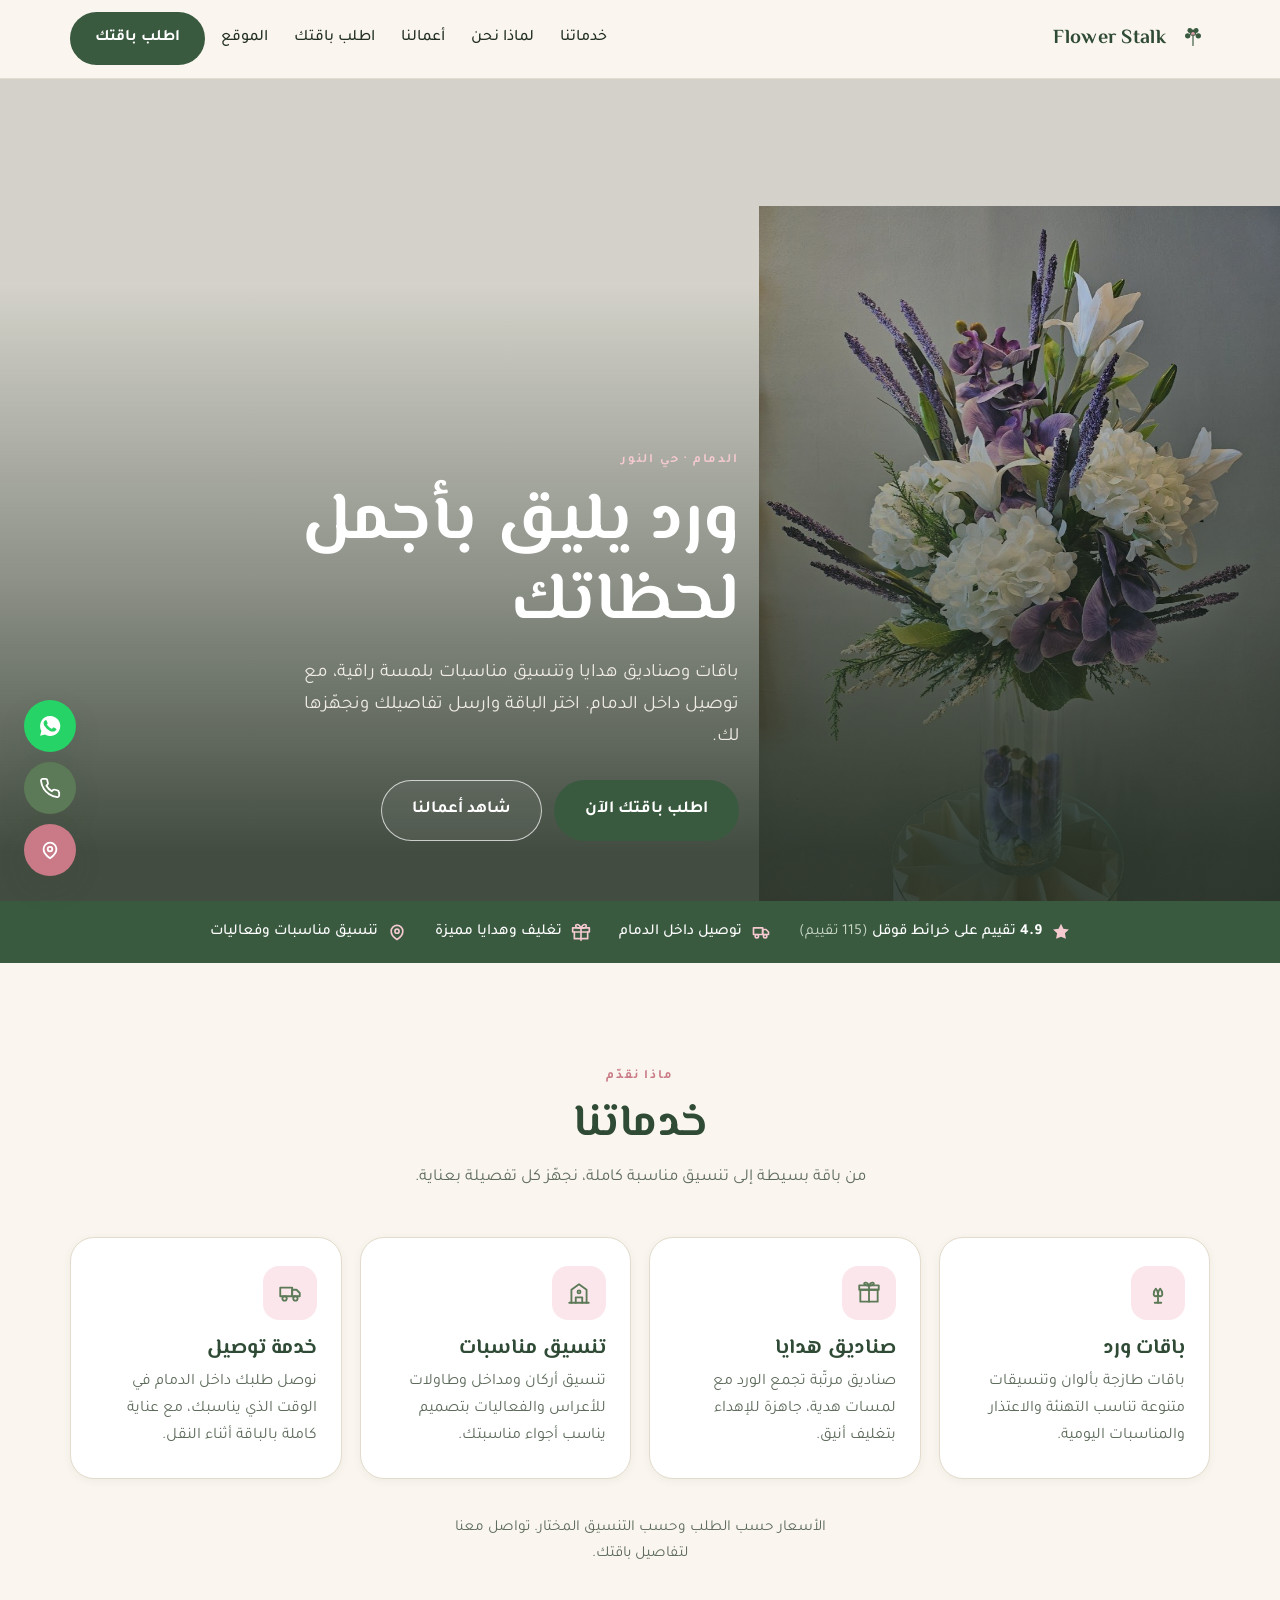
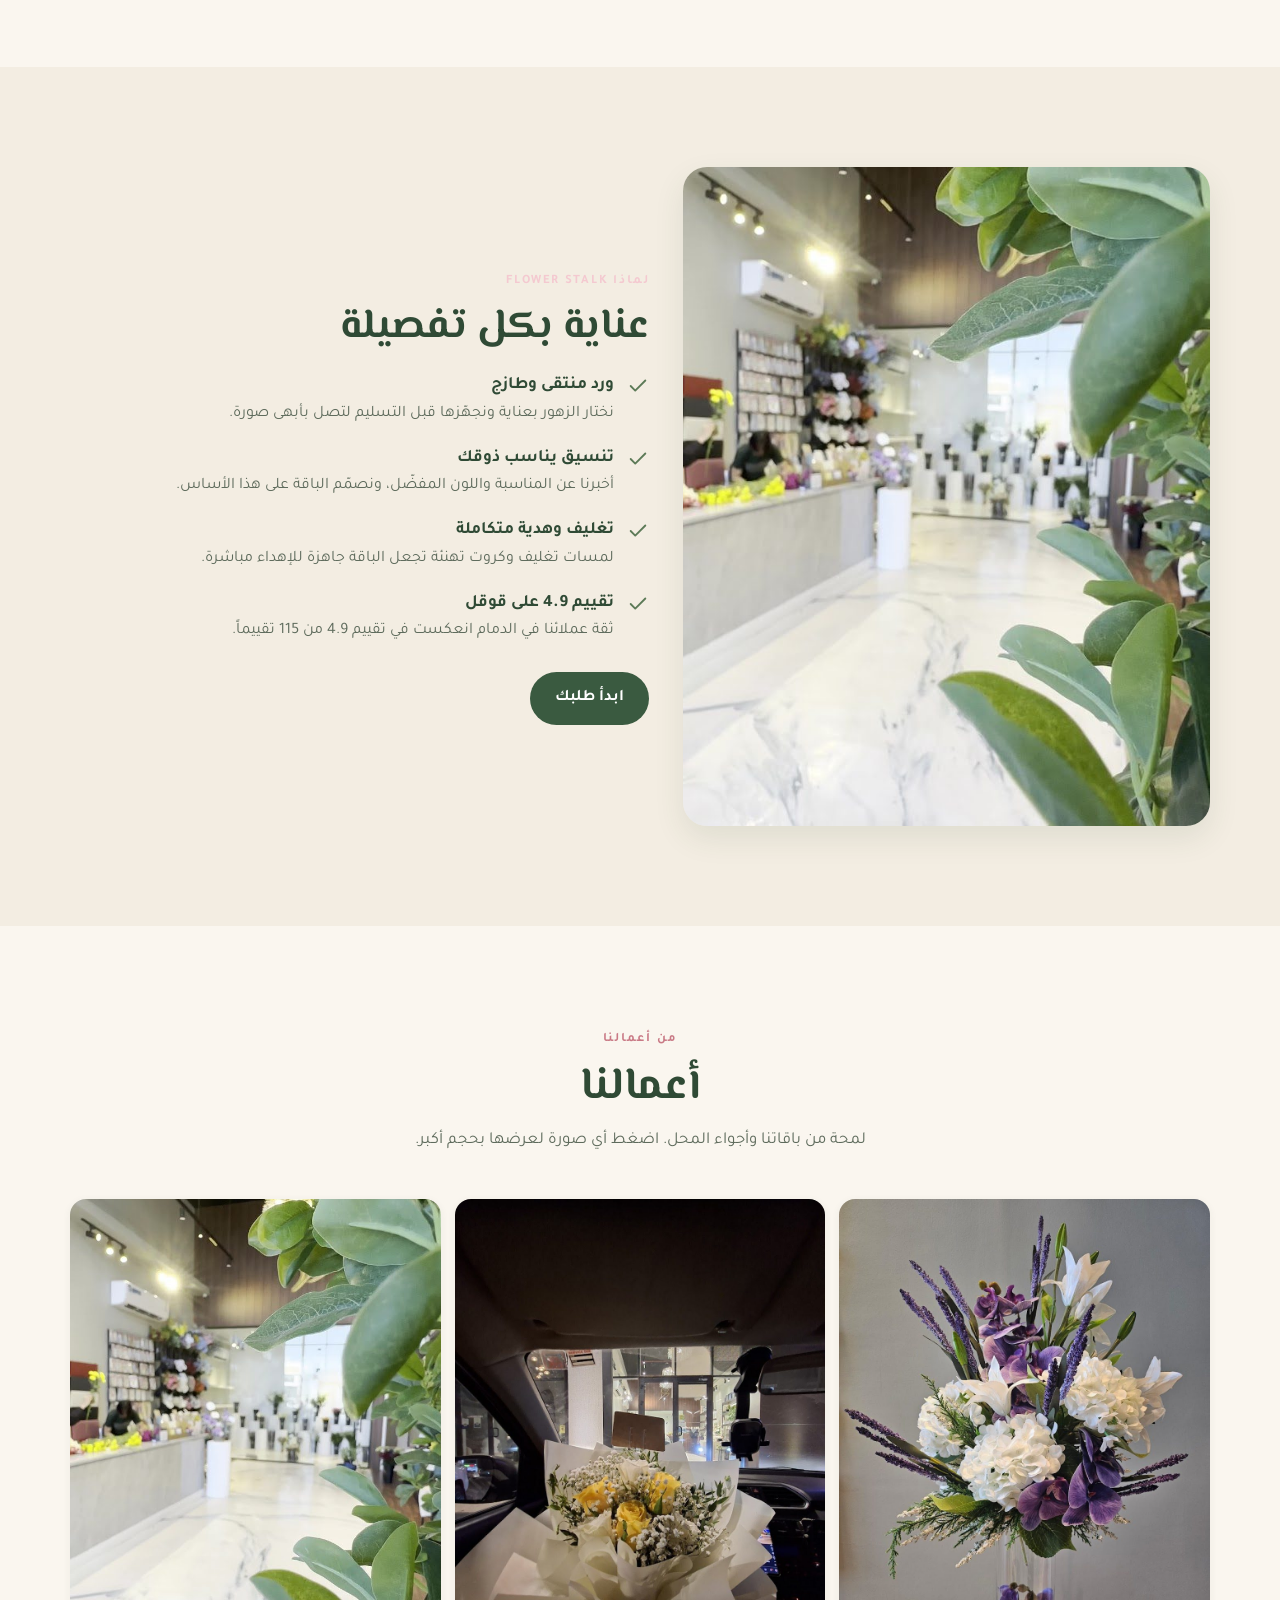
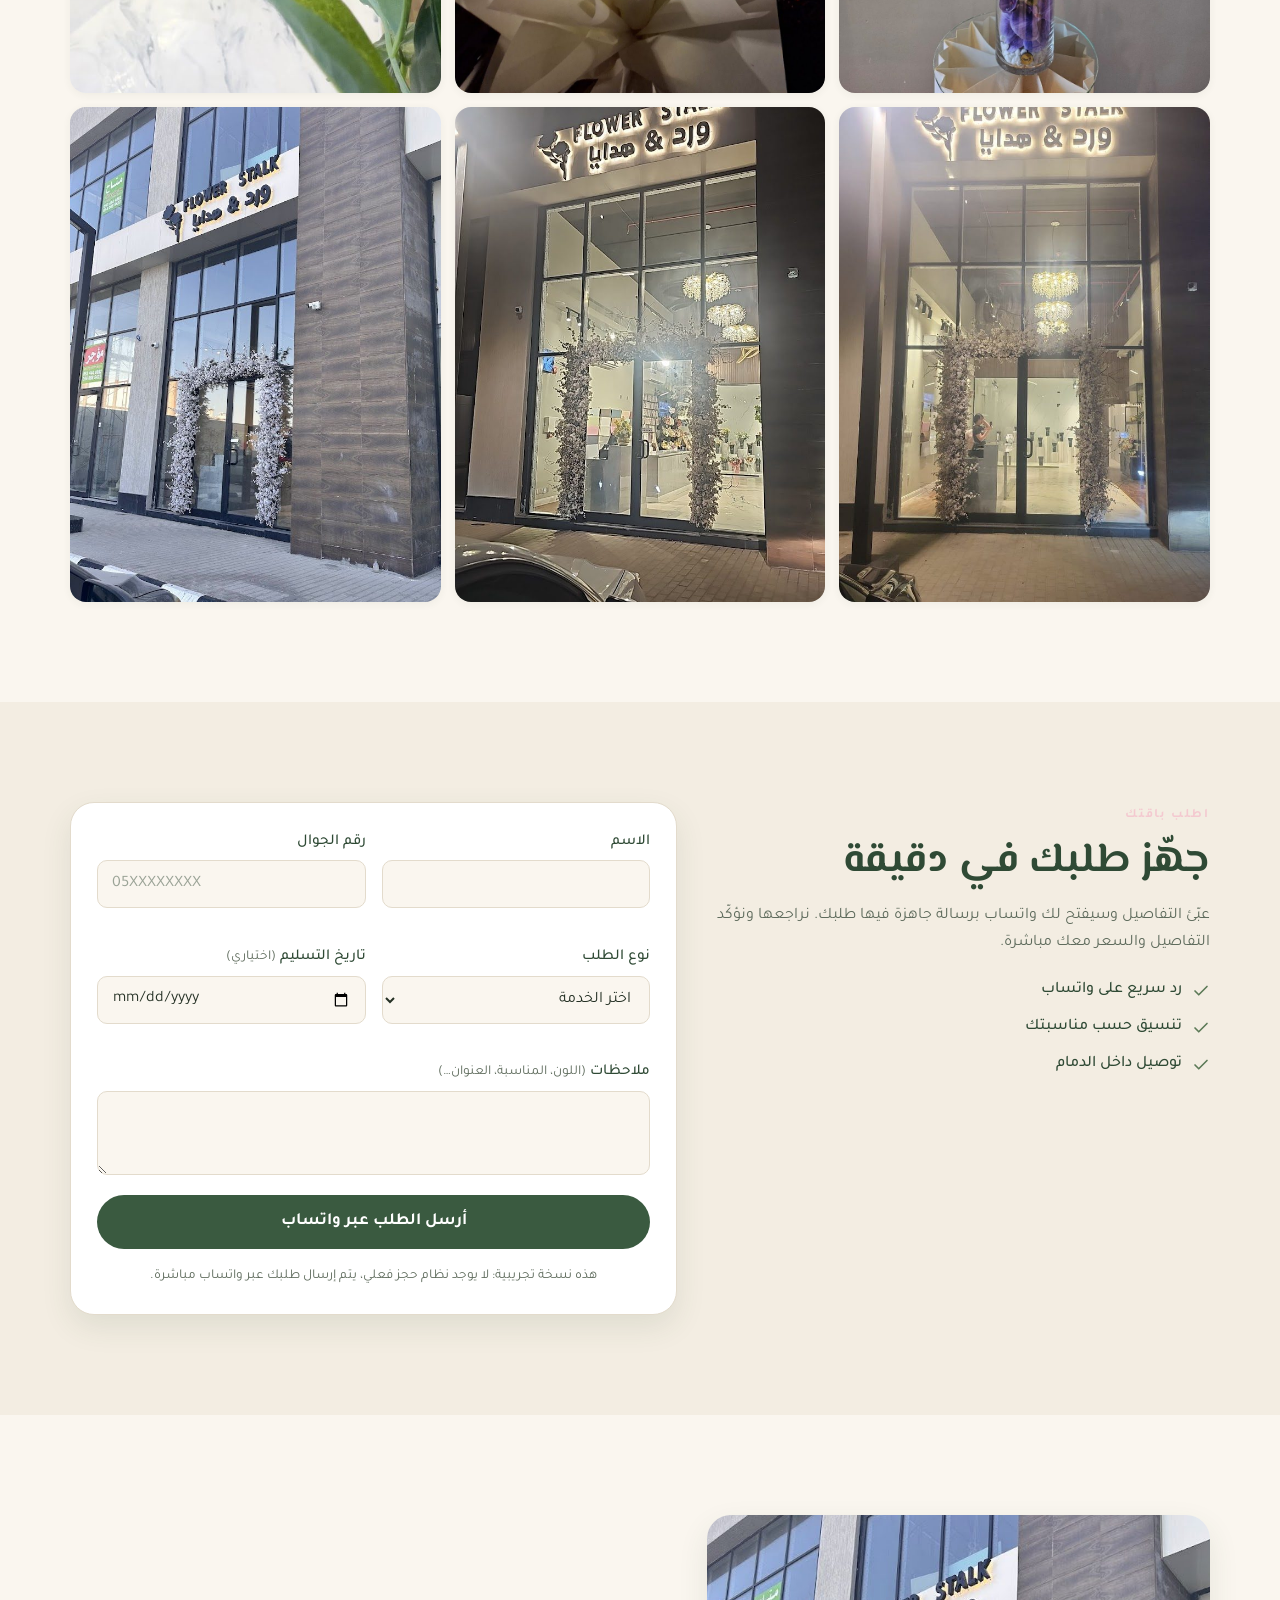
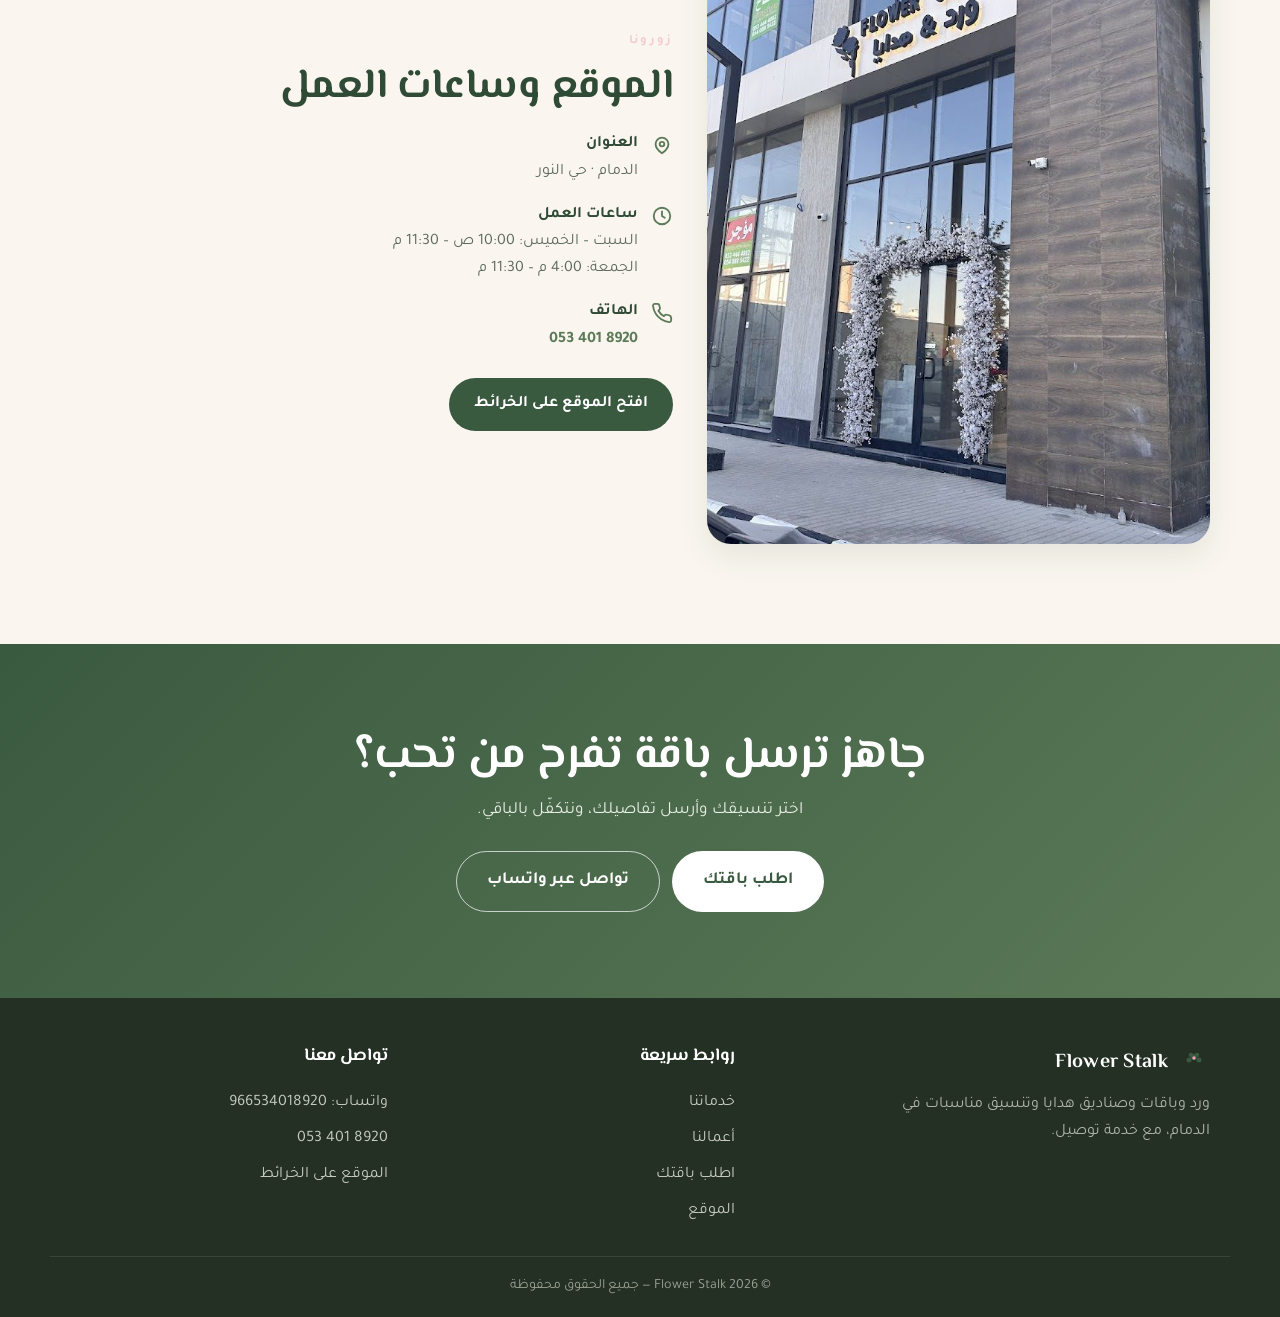
==== commit 990bbbd5: "Add cinematic + premium motion: Ken Burns hero (video-like), drifting light, scroll progress, magnet" ====
--- a/index.html
+++ b/index.html
@@ -29,6 +29,7 @@
   <link href="https://fonts.googleapis.com/css2?family=El+Messiri:wght@500;600;700&family=Tajawal:wght@400;500;700&display=swap" rel="stylesheet" />
 
   <link rel="stylesheet" href="assets/css/style.css" />
+<link rel="stylesheet" href="assets/css/motion.css" />
 
   <!-- JSON-LD -->
   <script type="application/ld+json">
@@ -158,7 +159,7 @@
       <div class="container trust__row">
         <div class="trust__chip">
           <svg viewBox="0 0 24 24" width="20" height="20" fill="currentColor" aria-hidden="true"><path d="M12 2l2.9 6.1 6.6.9-4.8 4.6 1.2 6.6L12 17.8 6.1 20.2l1.2-6.6L2.5 9l6.6-.9z"/></svg>
-          <span><strong>4.9</strong> تقييم على خرائط قوقل <span class="muted">(115 تقييم)</span></span>
+          <span><strong data-mo-count>4.9</strong> تقييم على خرائط قوقل <span class="muted">(115 تقييم)</span></span>
         </div>
         <div class="trust__chip">
           <svg viewBox="0 0 24 24" width="20" height="20" fill="none" stroke="currentColor" stroke-width="2" stroke-linecap="round" stroke-linejoin="round" aria-hidden="true"><path d="M3 7h11v8H3z"/><path d="M14 9h4l3 3v3h-7z"/><circle cx="7" cy="17" r="2"/><circle cx="17" cy="17" r="2"/></svg>
@@ -430,5 +431,6 @@
   <div class="toast" id="toast" role="status" aria-live="polite"></div>
 
   <script src="assets/js/main.js"></script>
+<script src="assets/js/motion.js" defer></script>
 </body>
 </html>
--- a/assets/css/motion.css
+++ b/assets/css/motion.css
@@ -0,0 +1,30 @@
+/* flower-stalk — Premium + cinematic motion layer (additive, brand-tuned).
+   Loaded after style.css. Non-breaking; respects reduced-motion. */
+
+#mo-prog{position:fixed;top:0;inset-inline:0;height:3px;z-index:1200;transform-origin:right;transform:scaleX(0);pointer-events:none;will-change:transform;background:var(--rose);background:linear-gradient(90deg,var(--rose),color-mix(in srgb,var(--rose),#ffffff 45%));}
+
+/* ---- cinematic hero: slow Ken Burns + drifting light (video-like motion) ---- */
+.hero__media{position:relative;overflow:hidden;}
+.hero__media img{animation:mo-kenburns 26s ease-in-out infinite alternate;will-change:transform;}
+@keyframes mo-kenburns{0%{transform:scale(1.06) translate(0,0)}100%{transform:scale(1.17) translate(-1.6%,-1.3%)}}
+.hero__media::after{content:"";position:absolute;inset:0;z-index:2;pointer-events:none;mix-blend-mode:soft-light;background:radial-gradient(60% 50% at 28% 18%,rgba(255,255,255,.18),transparent 62%);animation:mo-glow 11s ease-in-out infinite alternate;}
+@keyframes mo-glow{0%{transform:translate(0,0)}100%{transform:translate(9%,7%)}}
+
+/* ---- primary button: arrow + lift (magnetic via JS) ---- */
+.btn-primary, .btn--primary{position:relative;will-change:transform;transition:transform .3s var(--ease-out),box-shadow .3s var(--ease-out),background .3s;}
+.btn-primary::after, .btn--primary::after{content:"\2190";display:inline-block;margin-inline-start:8px;transition:transform .35s var(--ease-out);}
+.btn-primary:hover, .btn--primary:hover{transform:translateY(-3px);box-shadow:0 16px 32px -14px rgba(0,0,0,.28);}
+.btn-primary:hover::after, .btn--primary:hover::after{transform:translateX(-6px);}
+.btn-ghost:hover,.btn--ghost:hover,.btn-ghost-light:hover{transform:translateY(-3px);}
+
+/* ---- product / gallery / service cards: accent top-line draw + lift ---- */
+.card, .svc-card, .gal-card, .gcard, .scard{position:relative;overflow:hidden;transition:transform .4s var(--ease-out),box-shadow .4s var(--ease-out);}
+.card::before, .svc-card::before, .gal-card::before, .gcard::before, .scard::before{content:"";position:absolute;top:0;inset-inline:0;height:3px;background:var(--rose);transform:scaleX(0);transform-origin:right;transition:transform .45s var(--ease-out);}
+.card:hover, .svc-card:hover, .gal-card:hover, .gcard:hover, .scard:hover{transform:translateY(-5px);}
+.card:hover::before, .svc-card:hover::before, .gal-card:hover::before, .gcard:hover::before, .scard:hover::before{transform:scaleX(1);}
+
+@media (prefers-reduced-motion:reduce){
+  #mo-prog{display:none;}
+  .hero__media img{animation:none;}
+  .hero__media::after{animation:none;display:none;}
+}
